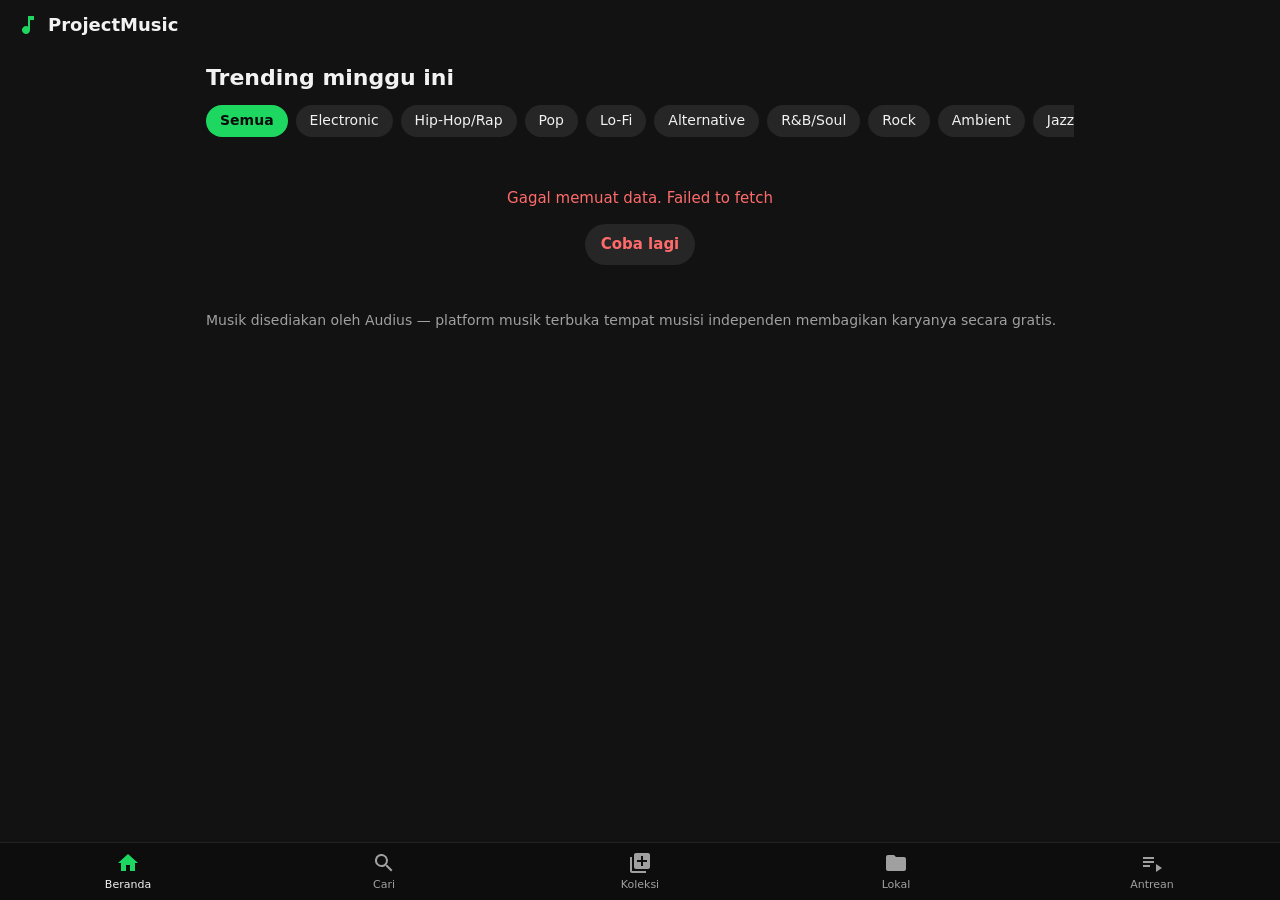
==== public/index.html @ 67102100 "Bangun versi awal ProjectMusic: pemutar musik web ringan - Pemutar dengan antrean, acak, ulangi, dan" ====
<!doctype html>
<html lang="id">
<head>
  <meta charset="utf-8">
  <meta name="viewport" content="width=device-width, initial-scale=1, viewport-fit=cover">
  <meta name="theme-color" content="#121212">
  <meta name="description" content="ProjectMusic — pemutar musik web gratis, ringan, dan open source.">
  <title>ProjectMusic</title>
  <link rel="manifest" href="manifest.webmanifest">
  <link rel="icon" href="icons/icon.svg" type="image/svg+xml">
  <link rel="apple-touch-icon" href="icons/icon.svg">
  <link rel="stylesheet" href="css/style.css">
</head>
<body>
  <!-- Ikon SVG dipakai ulang lewat <use href="#i-..."> supaya tidak perlu library ikon -->
  <svg xmlns="http://www.w3.org/2000/svg" style="display:none">
    <symbol id="i-play" viewBox="0 0 24 24"><path d="M8 5v14l11-7z"/></symbol>
    <symbol id="i-pause" viewBox="0 0 24 24"><path d="M6 5h4v14H6zm8 0h4v14h-4z"/></symbol>
    <symbol id="i-next" viewBox="0 0 24 24"><path d="M6 18l8.5-6L6 6v12zm9-12v12h2V6h-2z"/></symbol>
    <symbol id="i-prev" viewBox="0 0 24 24"><path d="M6 6h2v12H6zm3.5 6l8.5 6V6z"/></symbol>
    <symbol id="i-shuffle" viewBox="0 0 24 24"><path d="M10.6 9.2L5.4 4 4 5.4l5.2 5.2 1.4-1.4zM14.5 4l2 2L4 18.6 5.4 20 18 7.5l2 2V4h-5.5zm.3 9.4l-1.4 1.4 3.1 3.1-2 2.1H20v-5.5l-2 2-3.2-3.1z"/></symbol>
    <symbol id="i-repeat" viewBox="0 0 24 24"><path d="M7 7h10v3l4-4-4-4v3H5v6h2V7zm10 10H7v-3l-4 4 4 4v-3h12v-6h-2v4z"/></symbol>
    <symbol id="i-repeat-one" viewBox="0 0 24 24"><path d="M7 7h10v3l4-4-4-4v3H5v6h2V7zm10 10H7v-3l-4 4 4 4v-3h12v-6h-2v4zm-4-2V9h-1l-2 1v1h1.5v4H13z"/></symbol>
    <symbol id="i-heart" viewBox="0 0 24 24"><path d="M12 21.4l-1.5-1.3C5.4 15.4 2 12.3 2 8.5 2 5.4 4.4 3 7.5 3c1.7 0 3.4.8 4.5 2.1C13.1 3.8 14.8 3 16.5 3 19.6 3 22 5.4 22 8.5c0 3.8-3.4 6.9-8.5 11.5L12 21.4z"/></symbol>
    <symbol id="i-heart-o" viewBox="0 0 24 24"><path d="M16.5 3c-1.7 0-3.4.8-4.5 2.1C10.9 3.8 9.2 3 7.5 3 4.4 3 2 5.4 2 8.5c0 3.8 3.4 6.9 8.5 11.5l1.5 1.4 1.5-1.4C18.6 15.4 22 12.3 22 8.5 22 5.4 19.6 3 16.5 3zm-4.4 15.6l-.1.1-.1-.1C7.1 14.2 4 11.4 4 8.5 4 6.5 5.5 5 7.5 5c1.5 0 3 1 3.6 2.4h1.9C13.5 6 15 5 16.5 5c2 0 3.5 1.5 3.5 3.5 0 2.9-3.1 5.7-7.9 10.1z"/></symbol>
    <symbol id="i-add" viewBox="0 0 24 24"><path d="M19 13h-6v6h-2v-6H5v-2h6V5h2v6h6v2z"/></symbol>
    <symbol id="i-home" viewBox="0 0 24 24"><path d="M10 20v-6h4v6h5v-8h3L12 3 2 12h3v8z"/></symbol>
    <symbol id="i-search" viewBox="0 0 24 24"><path d="M15.5 14h-.8l-.3-.3A6.5 6.5 0 1 0 9.5 16c1.6 0 3.1-.6 4.2-1.6l.3.3v.8l5 5 1.5-1.5-5-5zm-6 0C7 14 5 12 5 9.5S7 5 9.5 5 14 7 14 9.5 12 14 9.5 14z"/></symbol>
    <symbol id="i-library" viewBox="0 0 24 24"><path d="M4 6H2v14c0 1.1.9 2 2 2h14v-2H4V6zm16-4H8c-1.1 0-2 .9-2 2v12c0 1.1.9 2 2 2h12c1.1 0 2-.9 2-2V4c0-1.1-.9-2-2-2zm-1 9h-4v4h-2v-4H9V9h4V5h2v4h4v2z"/></symbol>
    <symbol id="i-folder" viewBox="0 0 24 24"><path d="M10 4H4a2 2 0 0 0-2 2v12c0 1.1.9 2 2 2h16a2 2 0 0 0 2-2V8a2 2 0 0 0-2-2h-8l-2-2z"/></symbol>
    <symbol id="i-queue" viewBox="0 0 24 24"><path d="M3 10h11v2H3zm0-4h11v2H3zm0 8h7v2H3zm13-1v8l6-4z"/></symbol>
    <symbol id="i-down" viewBox="0 0 24 24"><path d="M7.4 8.6L12 13.2l4.6-4.6L18 10l-6 6-6-6z"/></symbol>
    <symbol id="i-close" viewBox="0 0 24 24"><path d="M19 6.4L17.6 5 12 10.6 6.4 5 5 6.4 10.6 12 5 17.6 6.4 19 12 13.4 17.6 19 19 17.6 13.4 12z"/></symbol>
    <symbol id="i-note" viewBox="0 0 24 24"><path d="M12 3v10.6A4 4 0 1 0 14 17V7h4V3h-6z"/></symbol>
  </svg>

  <header class="topbar">
    <a href="#/" class="brand"><svg class="ic"><use href="#i-note"/></svg> ProjectMusic</a>
  </header>

  <main id="view" class="view" tabindex="-1"></main>

  <!-- Mini player: selalu terlihat saat ada lagu -->
  <div id="mini" class="mini" hidden>
    <div class="mini-progress"><div id="mini-bar"></div></div>
    <button id="mini-open" class="mini-info" aria-label="Buka pemutar">
      <img id="mini-art" alt="" width="44" height="44">
      <span class="mini-text"><b id="mini-title"></b><small id="mini-artist"></small></span>
    </button>
    <button id="mini-toggle" class="icon-btn" aria-label="Putar/Jeda"><svg class="ic"><use href="#i-play"/></svg></button>
    <button id="mini-next" class="icon-btn" aria-label="Berikutnya"><svg class="ic"><use href="#i-next"/></svg></button>
  </div>

  <nav class="tabbar" aria-label="Navigasi utama">
    <a href="#/" data-tab="home"><svg class="ic"><use href="#i-home"/></svg><span>Beranda</span></a>
    <a href="#/search" data-tab="search"><svg class="ic"><use href="#i-search"/></svg><span>Cari</span></a>
    <a href="#/library" data-tab="library"><svg class="ic"><use href="#i-library"/></svg><span>Koleksi</span></a>
    <a href="#/local" data-tab="local"><svg class="ic"><use href="#i-folder"/></svg><span>Lokal</span></a>
    <a href="#/queue" data-tab="queue"><svg class="ic"><use href="#i-queue"/></svg><span>Antrean</span></a>
  </nav>

  <!-- Layar "Sedang diputar" -->
  <section id="np" class="np" hidden aria-label="Sedang diputar">
    <button id="np-close" class="icon-btn np-close" aria-label="Tutup"><svg class="ic"><use href="#i-down"/></svg></button>
    <img id="np-art" class="np-art" alt="">
    <div class="np-meta">
      <div class="np-text"><h2 id="np-title"></h2><p id="np-artist"></p></div>
      <button id="np-fav" class="icon-btn" aria-label="Favorit"><svg class="ic"><use href="#i-heart-o"/></svg></button>
    </div>
    <input id="np-seek" class="seek" type="range" min="0" max="1000" value="0" step="1" aria-label="Posisi lagu">
    <div class="np-times"><span id="np-cur">0:00</span><span id="np-dur">0:00</span></div>
    <div class="np-controls">
      <button id="np-shuffle" class="icon-btn" aria-label="Acak"><svg class="ic"><use href="#i-shuffle"/></svg></button>
      <button id="np-prev" class="icon-btn big" aria-label="Sebelumnya"><svg class="ic"><use href="#i-prev"/></svg></button>
      <button id="np-toggle" class="play-btn" aria-label="Putar/Jeda"><svg class="ic"><use href="#i-play"/></svg></button>
      <button id="np-next" class="icon-btn big" aria-label="Berikutnya"><svg class="ic"><use href="#i-next"/></svg></button>
      <button id="np-repeat" class="icon-btn" aria-label="Ulangi"><svg class="ic"><use href="#i-repeat"/></svg></button>
    </div>
    <p id="np-source" class="np-source"></p>
  </section>

  <div id="toast" class="toast" role="status" aria-live="polite"></div>

  <script type="module" src="js/app.js"></script>
</body>
</html>
---- public/css/style.css ----
/* ProjectMusic — gaya dibuat sederhana: tanpa blur/shadow berat agar ringan di HP lama. */
:root {
  --bg: #121212;
  --surface: #1c1c1c;
  --surface-2: #262626;
  --text: #f2f2f2;
  --muted: #a0a0a0;
  --accent: #1ed760;
  --accent-ink: #0b0b0b;
  --danger: #ff6b6b;
  --tabbar-h: 58px;
  --mini-h: 62px;
  --radius: 10px;
}

* { box-sizing: border-box; }
html, body { margin: 0; height: 100%; }
body {
  background: var(--bg);
  color: var(--text);
  font: 15px/1.4 system-ui, -apple-system, "Segoe UI", Roboto, sans-serif;
  -webkit-tap-highlight-color: transparent;
  overscroll-behavior-y: none;
}
a { color: inherit; text-decoration: none; }
button { font: inherit; color: inherit; background: none; border: 0; padding: 0; cursor: pointer; }
input { font: inherit; }
img { display: block; }
[hidden] { display: none !important; }

.ic { width: 24px; height: 24px; fill: currentColor; flex: none; }

/* ---------- Kerangka ---------- */
.topbar {
  position: sticky; top: 0; z-index: 5;
  padding: 12px 16px; padding-top: max(12px, env(safe-area-inset-top));
  background: var(--bg);
}
.brand { display: inline-flex; align-items: center; gap: 8px; font-weight: 700; font-size: 18px; }
.brand .ic { color: var(--accent); }

.view {
  padding: 0 16px calc(var(--tabbar-h) + var(--mini-h) + 24px);
  max-width: 900px; margin: 0 auto; outline: none;
}
.view h1 { font-size: 22px; margin: 8px 0 12px; }
.view h2 { font-size: 17px; margin: 20px 0 8px; }
.hint { color: var(--muted); font-size: 14px; }

.tabbar {
  position: fixed; left: 0; right: 0; bottom: 0; z-index: 10;
  display: flex; height: calc(var(--tabbar-h) + env(safe-area-inset-bottom));
  padding-bottom: env(safe-area-inset-bottom);
  background: #0d0d0d; border-top: 1px solid #222;
}
.tabbar a {
  flex: 1; display: flex; flex-direction: column; align-items: center; justify-content: center;
  gap: 2px; font-size: 11px; color: var(--muted);
}
.tabbar a.active { color: var(--text); }
.tabbar a.active .ic { color: var(--accent); }

/* ---------- Komponen ---------- */
.chips { display: flex; gap: 8px; overflow-x: auto; padding-bottom: 4px; scrollbar-width: none; }
.chips::-webkit-scrollbar { display: none; }
.chip {
  flex: none; padding: 6px 14px; border-radius: 999px;
  background: var(--surface-2); font-size: 14px; white-space: nowrap;
}
.chip.active { background: var(--accent); color: var(--accent-ink); font-weight: 600; }

.search-box {
  width: 100%; padding: 12px 14px; border-radius: var(--radius);
  border: 1px solid #333; background: var(--surface); color: var(--text);
}
.search-box:focus { outline: 2px solid var(--accent); border-color: transparent; }

.btn {
  display: inline-flex; align-items: center; gap: 6px;
  padding: 10px 16px; border-radius: 999px; background: var(--surface-2); font-weight: 600;
}
.btn.primary { background: var(--accent); color: var(--accent-ink); }
.row-actions { display: flex; gap: 8px; flex-wrap: wrap; margin: 8px 0 4px; }

.icon-btn {
  display: inline-flex; align-items: center; justify-content: center;
  width: 40px; height: 40px; border-radius: 50%; color: var(--muted);
}
.icon-btn:active { background: var(--surface-2); }
.icon-btn.on { color: var(--accent); }

/* Daftar lagu */
.tracks { list-style: none; margin: 0; padding: 0; }
.track {
  display: flex; align-items: center; gap: 12px; padding: 6px 0;
  content-visibility: auto; contain-intrinsic-size: 0 56px; /* render hanya yang terlihat */
}
.track-main { flex: 1; min-width: 0; display: flex; align-items: center; gap: 12px; text-align: left; }
.track img, .art-ph {
  width: 48px; height: 48px; border-radius: 6px; background: var(--surface-2); object-fit: cover; flex: none;
}
.art-ph { display: flex; align-items: center; justify-content: center; color: var(--muted); }
.track-text { min-width: 0; }
.track-text b, .track-text small {
  display: block; overflow: hidden; white-space: nowrap; text-overflow: ellipsis;
}
.track-text b { font-weight: 500; }
.track-text small { color: var(--muted); font-size: 13px; }
.track.playing .track-text b { color: var(--accent); }
.track-dur { color: var(--muted); font-size: 13px; font-variant-numeric: tabular-nums; }

.state { padding: 32px 0; text-align: center; color: var(--muted); }
.state.error { color: var(--danger); }

.setting { display: flex; align-items: center; justify-content: space-between; gap: 16px; padding: 12px 0; border-bottom: 1px solid #222; }
.setting small { display: block; color: var(--muted); }

/* ---------- Mini player ---------- */
.mini {
  position: fixed; left: 8px; right: 8px; z-index: 9;
  bottom: calc(var(--tabbar-h) + env(safe-area-inset-bottom) + 6px);
  height: var(--mini-h); display: flex; align-items: center; gap: 4px;
  padding: 0 6px 0 8px; border-radius: var(--radius); background: var(--surface-2);
  overflow: hidden; max-width: 884px; margin: 0 auto;
}
.mini-progress { position: absolute; left: 0; right: 0; bottom: 0; height: 2px; background: #3a3a3a; }
#mini-bar { height: 100%; width: 0; background: var(--text); }
.mini-info { flex: 1; min-width: 0; display: flex; align-items: center; gap: 10px; text-align: left; }
.mini-info img { width: 44px; height: 44px; border-radius: 6px; background: #333; object-fit: cover; }
.mini-text { min-width: 0; }
.mini-text b, .mini-text small { display: block; overflow: hidden; white-space: nowrap; text-overflow: ellipsis; }
.mini-text small { color: var(--muted); font-size: 13px; }
.mini .icon-btn { color: var(--text); }

/* ---------- Sedang diputar ---------- */
.np {
  position: fixed; inset: 0; z-index: 20; overflow-y: auto;
  display: flex; flex-direction: column; align-items: center;
  padding: max(16px, env(safe-area-inset-top)) 24px max(24px, env(safe-area-inset-bottom));
  background: linear-gradient(#2a2a2a, var(--bg) 60%);
}
.np > * { width: 100%; max-width: 420px; }
.np-close { align-self: flex-start; width: 40px; color: var(--text); }
.np-art {
  aspect-ratio: 1; height: auto; margin: 16px 0 24px; border-radius: 12px;
  background: var(--surface-2); object-fit: cover;
}
.np-meta { display: flex; align-items: center; gap: 12px; }
.np-text { flex: 1; min-width: 0; }
.np-text h2, .np-text p { margin: 0; overflow: hidden; white-space: nowrap; text-overflow: ellipsis; }
.np-text h2 { font-size: 20px; }
.np-text p { color: var(--muted); }
.seek { margin: 20px 0 4px; accent-color: var(--accent); }
.np-times { display: flex; justify-content: space-between; color: var(--muted); font-size: 12px; font-variant-numeric: tabular-nums; }
.np-controls { display: flex; align-items: center; justify-content: space-between; margin-top: 12px; }
.np-controls .big { width: 52px; height: 52px; color: var(--text); }
.np-controls .big .ic { width: 34px; height: 34px; }
.play-btn {
  width: 68px; height: 68px; border-radius: 50%;
  display: flex; align-items: center; justify-content: center;
  background: var(--text); color: var(--bg);
}
.play-btn .ic { width: 36px; height: 36px; }
.np-source { color: var(--muted); font-size: 12px; text-align: center; margin-top: 24px; }
.np-source a { text-decoration: underline; }

/* ---------- Toast ---------- */
.toast {
  position: fixed; left: 50%; z-index: 30; transform: translateX(-50%);
  bottom: calc(var(--tabbar-h) + var(--mini-h) + 24px);
  padding: 10px 16px; border-radius: 8px; background: var(--text); color: var(--bg);
  font-size: 14px; opacity: 0; pointer-events: none; transition: opacity .2s;
  max-width: calc(100% - 32px);
}
.toast.show { opacity: 1; }

@media (prefers-reduced-motion: reduce) { * { transition: none !important; } }
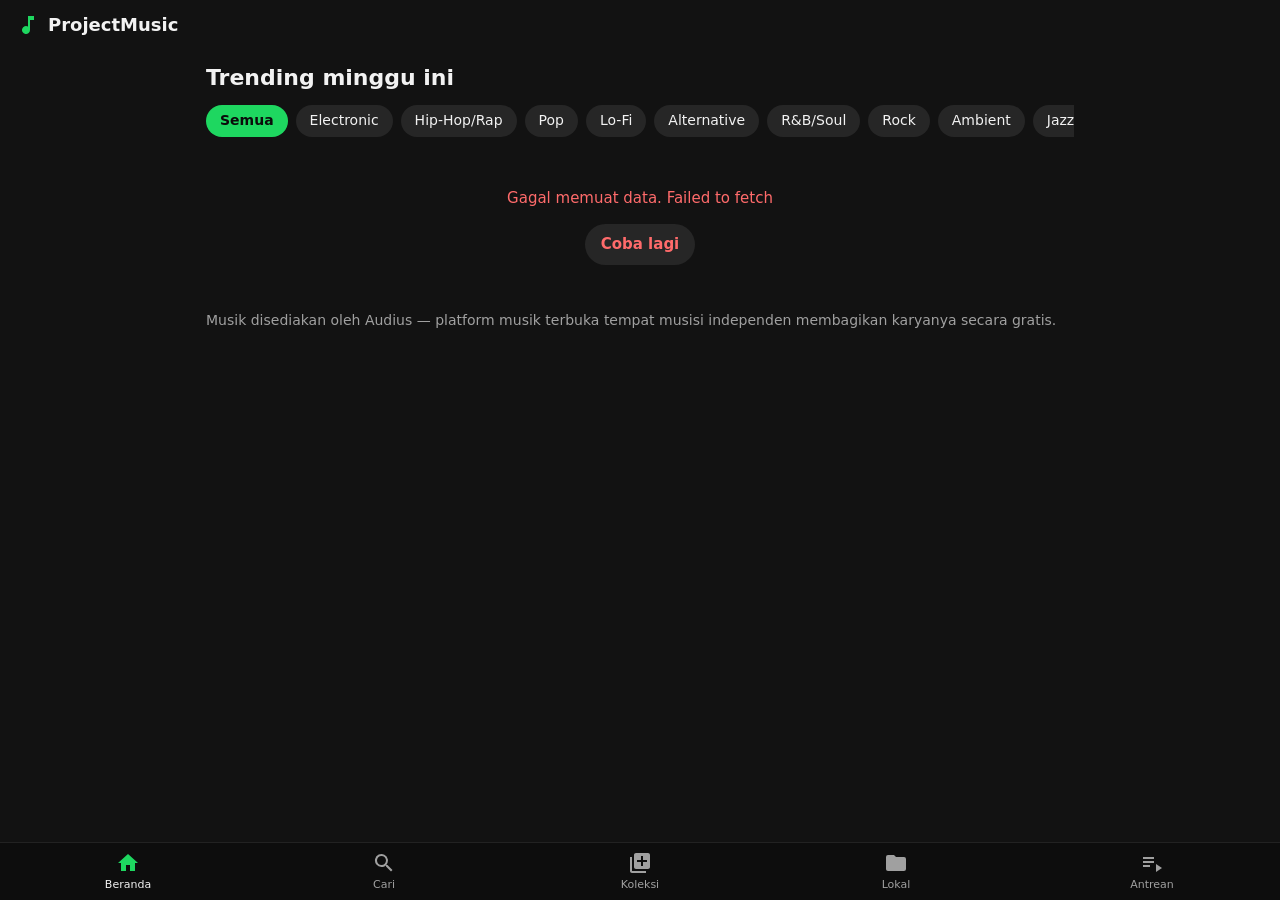
==== commit 20f8754d: "Tambah mode server pribadi dengan katalog YouTube Music - server/: server Python (ytmusicapi + yt-dl" ====
--- a/public/index.html
+++ b/public/index.html
@@ -4,6 +4,8 @@
   <meta charset="utf-8">
   <meta name="viewport" content="width=device-width, initial-scale=1, viewport-fit=cover">
   <meta name="theme-color" content="#121212">
+  <!-- Jangan kirim alamat halaman ke server gambar/lagu pihak lain (privasi + mencegah gambar ditolak) -->
+  <meta name="referrer" content="no-referrer">
   <meta name="description" content="ProjectMusic — pemutar musik web gratis, ringan, dan open source.">
   <title>ProjectMusic</title>
   <link rel="manifest" href="manifest.webmanifest">
@@ -76,6 +78,12 @@
       <button id="np-next" class="icon-btn big" aria-label="Berikutnya"><svg class="ic"><use href="#i-next"/></svg></button>
       <button id="np-repeat" class="icon-btn" aria-label="Ulangi"><svg class="ic"><use href="#i-repeat"/></svg></button>
     </div>
+    <div class="np-extra">
+      <button id="np-lyrics-btn" class="pill" hidden>Lirik</button>
+      <a id="np-download" class="pill" hidden download>Unduh</a>
+      <button id="np-sleep" class="pill">Sleep: mati</button>
+    </div>
+    <div id="np-lyrics" class="lyrics" hidden aria-live="off"></div>
     <p id="np-source" class="np-source"></p>
   </section>
 
--- a/public/css/style.css
+++ b/public/css/style.css
@@ -175,3 +175,38 @@
 .toast.show { opacity: 1; }
 
 @media (prefers-reduced-motion: reduce) { * { transition: none !important; } }
+
+/* ---------- Bagian beranda (mode server) ---------- */
+.section-head { display: flex; align-items: baseline; justify-content: space-between; gap: 12px; }
+.section-head a { color: var(--muted); font-size: 13px; }
+.artists { display: flex; gap: 14px; overflow-x: auto; padding: 4px 0 8px; scrollbar-width: none; }
+.artists::-webkit-scrollbar { display: none; }
+.artist-card { flex: none; width: 84px; text-align: center; font-size: 13px; }
+.artist-card img, .artist-card .art-ph {
+  width: 84px; height: 84px; border-radius: 50%; object-fit: cover; background: var(--surface-2); margin-bottom: 6px;
+}
+.artist-card span { display: block; overflow: hidden; white-space: nowrap; text-overflow: ellipsis; }
+.artist-hero { display: flex; align-items: center; gap: 16px; margin: 8px 0 12px; }
+.artist-hero img { width: 96px; height: 96px; border-radius: 50%; object-fit: cover; background: var(--surface-2); }
+.artist-hero h1 { margin: 0; }
+.badge { display: inline-block; padding: 2px 8px; border-radius: 999px; background: var(--surface-2); color: var(--muted); font-size: 12px; }
+
+/* ---------- Tombol kecil & lirik di layar Sedang diputar ---------- */
+.np-extra { display: flex; justify-content: center; gap: 8px; flex-wrap: wrap; margin-top: 18px; }
+.pill {
+  display: inline-flex; align-items: center; padding: 7px 14px; border-radius: 999px;
+  background: var(--surface-2); font-size: 13px; color: var(--text);
+}
+.pill.on { background: var(--accent); color: var(--accent-ink); font-weight: 600; }
+.lyrics {
+  margin-top: 16px; max-height: 45vh; overflow-y: auto; padding: 8px 4px;
+  font-size: 18px; line-height: 1.5; font-weight: 600; color: #6f6f6f;
+}
+.lyrics p { margin: 0 0 12px; cursor: pointer; transition: color .2s; }
+.lyrics p.now { color: var(--text); }
+.lyrics.plain { white-space: pre-line; color: var(--text); font-weight: 400; font-size: 16px; }
+.lyrics small { display: block; font-size: 12px; font-weight: 400; color: var(--muted); margin-top: 8px; }
+/* Saat lirik dibuka, lirik menggantikan posisi sampul album */
+.np.show-lyrics .np-art { display: none; }
+.np.show-lyrics .np-close { order: -2; }
+.np.show-lyrics .lyrics { order: -1; height: 46vh; max-height: none; margin: 8px 0 20px; }
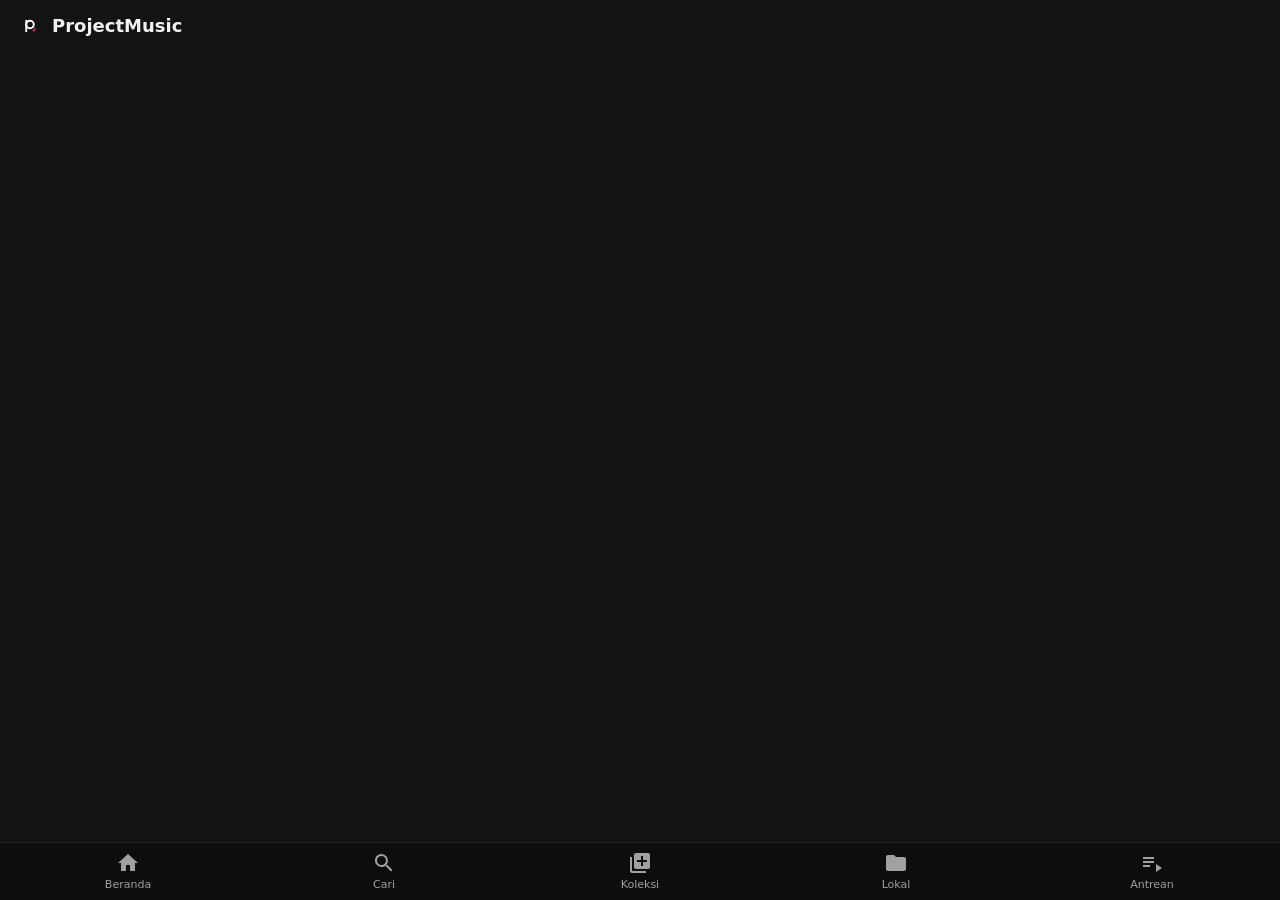
==== commit 16469b37: "Pasang logo "p." dengan not musik sebagai ikon aplikasi - icon.svg + PNG 192/512, versi maskable (An" ====
--- a/public/index.html
+++ b/public/index.html
@@ -3,14 +3,15 @@
 <head>
   <meta charset="utf-8">
   <meta name="viewport" content="width=device-width, initial-scale=1, viewport-fit=cover">
-  <meta name="theme-color" content="#121212">
+  <meta name="theme-color" content="#111315">
   <!-- Jangan kirim alamat halaman ke server gambar/lagu pihak lain (privasi + mencegah gambar ditolak) -->
   <meta name="referrer" content="no-referrer">
   <meta name="description" content="ProjectMusic — pemutar musik web gratis, ringan, dan open source.">
   <title>ProjectMusic</title>
   <link rel="manifest" href="manifest.webmanifest">
   <link rel="icon" href="icons/icon.svg" type="image/svg+xml">
-  <link rel="apple-touch-icon" href="icons/icon.svg">
+  <link rel="icon" href="icons/icon-192.png" type="image/png" sizes="192x192">
+  <link rel="apple-touch-icon" href="icons/apple-touch-icon.png">
   <link rel="stylesheet" href="css/style.css">
 </head>
 <body>
@@ -37,7 +38,7 @@
   </svg>
 
   <header class="topbar">
-    <a href="#/" class="brand"><svg class="ic"><use href="#i-note"/></svg> ProjectMusic</a>
+    <a href="#/" class="brand"><img src="icons/icon.svg" alt="" width="28" height="28"> ProjectMusic</a>
   </header>
 
   <main id="view" class="view" tabindex="-1"></main>
--- a/public/css/style.css
+++ b/public/css/style.css
@@ -1,12 +1,12 @@
 /* ProjectMusic — gaya dibuat sederhana: tanpa blur/shadow berat agar ringan di HP lama. */
 :root {
-  --bg: #121212;
+  --bg: #111315;
   --surface: #1c1c1c;
   --surface-2: #262626;
   --text: #f2f2f2;
   --muted: #a0a0a0;
-  --accent: #1ed760;
-  --accent-ink: #0b0b0b;
+  --accent: #ff375f;   /* warna titik logo "p." ProjectMusic */
+  --accent-ink: #1a0207;
   --danger: #ff6b6b;
   --tabbar-h: 58px;
   --mini-h: 62px;
@@ -37,7 +37,7 @@
   background: var(--bg);
 }
 .brand { display: inline-flex; align-items: center; gap: 8px; font-weight: 700; font-size: 18px; }
-.brand .ic { color: var(--accent); }
+.brand img { border-radius: 7px; }
 
 .view {
   padding: 0 16px calc(var(--tabbar-h) + var(--mini-h) + 24px);
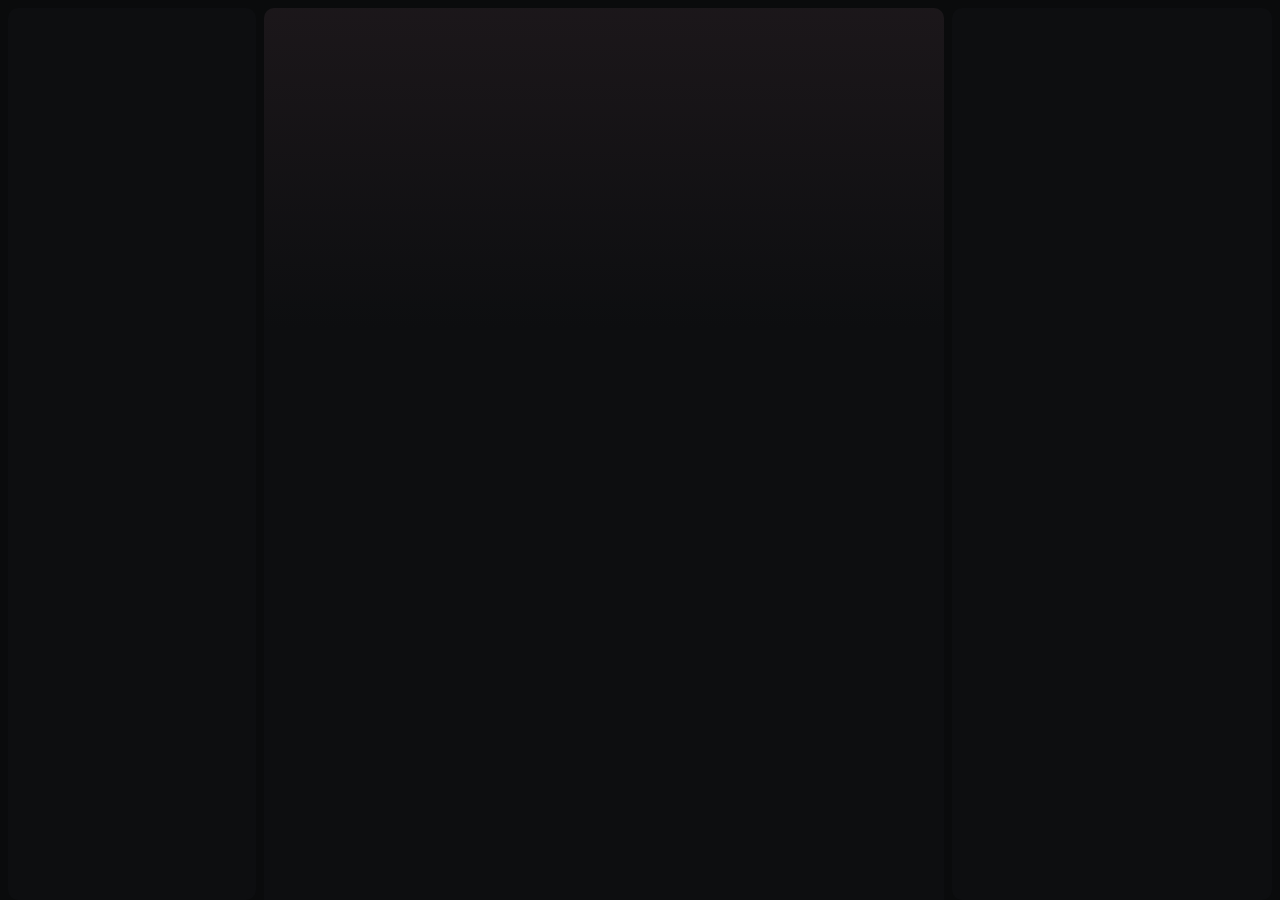
==== commit 723e77ae: "Terapkan desain baru ProjectMusic untuk HP dan desktop - Token warna keluarga Project, font DM Sans " ====
--- a/public/index.html
+++ b/public/index.html
@@ -1,94 +1,36 @@
 <!doctype html>
-<html lang="id">
+<html lang="en">
 <head>
   <meta charset="utf-8">
   <meta name="viewport" content="width=device-width, initial-scale=1, viewport-fit=cover">
-  <meta name="theme-color" content="#111315">
-  <!-- Jangan kirim alamat halaman ke server gambar/lagu pihak lain (privasi + mencegah gambar ditolak) -->
+  <meta name="theme-color" content="#0D0E10">
+  <!-- Don't send this page's address to image/music hosts (privacy, and some refuse it) -->
   <meta name="referrer" content="no-referrer">
-  <meta name="description" content="ProjectMusic — pemutar musik web gratis, ringan, dan open source.">
+  <meta name="description" content="ProjectMusic — a free, lightweight, open-source music player for the web.">
   <title>ProjectMusic</title>
   <link rel="manifest" href="manifest.webmanifest">
   <link rel="icon" href="icons/icon.svg" type="image/svg+xml">
   <link rel="icon" href="icons/icon-192.png" type="image/png" sizes="192x192">
   <link rel="apple-touch-icon" href="icons/apple-touch-icon.png">
+  <link rel="preload" href="fonts/DMSans-500.ttf" as="font" type="font/ttf" crossorigin>
   <link rel="stylesheet" href="css/style.css">
 </head>
 <body>
-  <!-- Ikon SVG dipakai ulang lewat <use href="#i-..."> supaya tidak perlu library ikon -->
-  <svg xmlns="http://www.w3.org/2000/svg" style="display:none">
-    <symbol id="i-play" viewBox="0 0 24 24"><path d="M8 5v14l11-7z"/></symbol>
-    <symbol id="i-pause" viewBox="0 0 24 24"><path d="M6 5h4v14H6zm8 0h4v14h-4z"/></symbol>
-    <symbol id="i-next" viewBox="0 0 24 24"><path d="M6 18l8.5-6L6 6v12zm9-12v12h2V6h-2z"/></symbol>
-    <symbol id="i-prev" viewBox="0 0 24 24"><path d="M6 6h2v12H6zm3.5 6l8.5 6V6z"/></symbol>
-    <symbol id="i-shuffle" viewBox="0 0 24 24"><path d="M10.6 9.2L5.4 4 4 5.4l5.2 5.2 1.4-1.4zM14.5 4l2 2L4 18.6 5.4 20 18 7.5l2 2V4h-5.5zm.3 9.4l-1.4 1.4 3.1 3.1-2 2.1H20v-5.5l-2 2-3.2-3.1z"/></symbol>
-    <symbol id="i-repeat" viewBox="0 0 24 24"><path d="M7 7h10v3l4-4-4-4v3H5v6h2V7zm10 10H7v-3l-4 4 4 4v-3h12v-6h-2v4z"/></symbol>
-    <symbol id="i-repeat-one" viewBox="0 0 24 24"><path d="M7 7h10v3l4-4-4-4v3H5v6h2V7zm10 10H7v-3l-4 4 4 4v-3h12v-6h-2v4zm-4-2V9h-1l-2 1v1h1.5v4H13z"/></symbol>
-    <symbol id="i-heart" viewBox="0 0 24 24"><path d="M12 21.4l-1.5-1.3C5.4 15.4 2 12.3 2 8.5 2 5.4 4.4 3 7.5 3c1.7 0 3.4.8 4.5 2.1C13.1 3.8 14.8 3 16.5 3 19.6 3 22 5.4 22 8.5c0 3.8-3.4 6.9-8.5 11.5L12 21.4z"/></symbol>
-    <symbol id="i-heart-o" viewBox="0 0 24 24"><path d="M16.5 3c-1.7 0-3.4.8-4.5 2.1C10.9 3.8 9.2 3 7.5 3 4.4 3 2 5.4 2 8.5c0 3.8 3.4 6.9 8.5 11.5l1.5 1.4 1.5-1.4C18.6 15.4 22 12.3 22 8.5 22 5.4 19.6 3 16.5 3zm-4.4 15.6l-.1.1-.1-.1C7.1 14.2 4 11.4 4 8.5 4 6.5 5.5 5 7.5 5c1.5 0 3 1 3.6 2.4h1.9C13.5 6 15 5 16.5 5c2 0 3.5 1.5 3.5 3.5 0 2.9-3.1 5.7-7.9 10.1z"/></symbol>
-    <symbol id="i-add" viewBox="0 0 24 24"><path d="M19 13h-6v6h-2v-6H5v-2h6V5h2v6h6v2z"/></symbol>
-    <symbol id="i-home" viewBox="0 0 24 24"><path d="M10 20v-6h4v6h5v-8h3L12 3 2 12h3v8z"/></symbol>
-    <symbol id="i-search" viewBox="0 0 24 24"><path d="M15.5 14h-.8l-.3-.3A6.5 6.5 0 1 0 9.5 16c1.6 0 3.1-.6 4.2-1.6l.3.3v.8l5 5 1.5-1.5-5-5zm-6 0C7 14 5 12 5 9.5S7 5 9.5 5 14 7 14 9.5 12 14 9.5 14z"/></symbol>
-    <symbol id="i-library" viewBox="0 0 24 24"><path d="M4 6H2v14c0 1.1.9 2 2 2h14v-2H4V6zm16-4H8c-1.1 0-2 .9-2 2v12c0 1.1.9 2 2 2h12c1.1 0 2-.9 2-2V4c0-1.1-.9-2-2-2zm-1 9h-4v4h-2v-4H9V9h4V5h2v4h4v2z"/></symbol>
-    <symbol id="i-folder" viewBox="0 0 24 24"><path d="M10 4H4a2 2 0 0 0-2 2v12c0 1.1.9 2 2 2h16a2 2 0 0 0 2-2V8a2 2 0 0 0-2-2h-8l-2-2z"/></symbol>
-    <symbol id="i-queue" viewBox="0 0 24 24"><path d="M3 10h11v2H3zm0-4h11v2H3zm0 8h7v2H3zm13-1v8l6-4z"/></symbol>
-    <symbol id="i-down" viewBox="0 0 24 24"><path d="M7.4 8.6L12 13.2l4.6-4.6L18 10l-6 6-6-6z"/></symbol>
-    <symbol id="i-close" viewBox="0 0 24 24"><path d="M19 6.4L17.6 5 12 10.6 6.4 5 5 6.4 10.6 12 5 17.6 6.4 19 12 13.4 17.6 19 19 17.6 13.4 12z"/></symbol>
-    <symbol id="i-note" viewBox="0 0 24 24"><path d="M12 3v10.6A4 4 0 1 0 14 17V7h4V3h-6z"/></symbol>
-  </svg>
-
-  <header class="topbar">
-    <a href="#/" class="brand"><img src="icons/icon.svg" alt="" width="28" height="28"> ProjectMusic</a>
-  </header>
-
-  <main id="view" class="view" tabindex="-1"></main>
-
-  <!-- Mini player: selalu terlihat saat ada lagu -->
-  <div id="mini" class="mini" hidden>
-    <div class="mini-progress"><div id="mini-bar"></div></div>
-    <button id="mini-open" class="mini-info" aria-label="Buka pemutar">
-      <img id="mini-art" alt="" width="44" height="44">
-      <span class="mini-text"><b id="mini-title"></b><small id="mini-artist"></small></span>
-    </button>
-    <button id="mini-toggle" class="icon-btn" aria-label="Putar/Jeda"><svg class="ic"><use href="#i-play"/></svg></button>
-    <button id="mini-next" class="icon-btn" aria-label="Berikutnya"><svg class="ic"><use href="#i-next"/></svg></button>
+  <div class="app">
+    <aside id="side" class="side" aria-label="Sidebar"></aside>
+    <main id="view" class="view" tabindex="-1"></main>
+    <aside id="panel" class="panel" aria-label="Queue and lyrics"></aside>
   </div>
 
-  <nav class="tabbar" aria-label="Navigasi utama">
-    <a href="#/" data-tab="home"><svg class="ic"><use href="#i-home"/></svg><span>Beranda</span></a>
-    <a href="#/search" data-tab="search"><svg class="ic"><use href="#i-search"/></svg><span>Cari</span></a>
-    <a href="#/library" data-tab="library"><svg class="ic"><use href="#i-library"/></svg><span>Koleksi</span></a>
-    <a href="#/local" data-tab="local"><svg class="ic"><use href="#i-folder"/></svg><span>Lokal</span></a>
-    <a href="#/queue" data-tab="queue"><svg class="ic"><use href="#i-queue"/></svg><span>Antrean</span></a>
-  </nav>
+  <div id="mini" class="mini" aria-label="Mini player"></div>
+  <div id="bar" class="bar" aria-label="Player"></div>
+  <nav id="tabbar" class="tabbar" aria-label="Main"></nav>
 
-  <!-- Layar "Sedang diputar" -->
-  <section id="np" class="np" hidden aria-label="Sedang diputar">
-    <button id="np-close" class="icon-btn np-close" aria-label="Tutup"><svg class="ic"><use href="#i-down"/></svg></button>
-    <img id="np-art" class="np-art" alt="">
-    <div class="np-meta">
-      <div class="np-text"><h2 id="np-title"></h2><p id="np-artist"></p></div>
-      <button id="np-fav" class="icon-btn" aria-label="Favorit"><svg class="ic"><use href="#i-heart-o"/></svg></button>
-    </div>
-    <input id="np-seek" class="seek" type="range" min="0" max="1000" value="0" step="1" aria-label="Posisi lagu">
-    <div class="np-times"><span id="np-cur">0:00</span><span id="np-dur">0:00</span></div>
-    <div class="np-controls">
-      <button id="np-shuffle" class="icon-btn" aria-label="Acak"><svg class="ic"><use href="#i-shuffle"/></svg></button>
-      <button id="np-prev" class="icon-btn big" aria-label="Sebelumnya"><svg class="ic"><use href="#i-prev"/></svg></button>
-      <button id="np-toggle" class="play-btn" aria-label="Putar/Jeda"><svg class="ic"><use href="#i-play"/></svg></button>
-      <button id="np-next" class="icon-btn big" aria-label="Berikutnya"><svg class="ic"><use href="#i-next"/></svg></button>
-      <button id="np-repeat" class="icon-btn" aria-label="Ulangi"><svg class="ic"><use href="#i-repeat"/></svg></button>
-    </div>
-    <div class="np-extra">
-      <button id="np-lyrics-btn" class="pill" hidden>Lirik</button>
-      <a id="np-download" class="pill" hidden download>Unduh</a>
-      <button id="np-sleep" class="pill">Sleep: mati</button>
-    </div>
-    <div id="np-lyrics" class="lyrics" hidden aria-live="off"></div>
-    <p id="np-source" class="np-source"></p>
-  </section>
-
+  <section id="np" class="np" hidden aria-label="Now playing"></section>
+  <div id="sheet-root" class="sheet-root" hidden></div>
   <div id="toast" class="toast" role="status" aria-live="polite"></div>
+  <div id="drop" class="drop" aria-hidden="true"></div>
+  <input id="file-input" type="file" accept="audio/*" multiple hidden>
 
   <script type="module" src="js/app.js"></script>
 </body>
--- a/public/css/style.css
+++ b/public/css/style.css
@@ -1,212 +1,451 @@
-/* ProjectMusic — gaya dibuat sederhana: tanpa blur/shadow berat agar ringan di HP lama. */
+/* ProjectMusic — part of the "Project" family (same tokens as Project-Fit).
+   Mobile first; desktop layout from 1024px. Glass only on floating layers. */
+@font-face { font-family: "DM Sans"; src: url(../fonts/DMSans-400.ttf) format("truetype"); font-weight: 400; font-display: swap; }
+@font-face { font-family: "DM Sans"; src: url(../fonts/DMSans-500.ttf) format("truetype"); font-weight: 500 700; font-display: swap; }
+
 :root {
-  --bg: #111315;
-  --surface: #1c1c1c;
-  --surface-2: #262626;
-  --text: #f2f2f2;
-  --muted: #a0a0a0;
-  --accent: #ff375f;   /* warna titik logo "p." ProjectMusic */
-  --accent-ink: #1a0207;
-  --danger: #ff6b6b;
-  --tabbar-h: 58px;
-  --mini-h: 62px;
+  --deep: #0A0B0C;
+  --bg: #0D0E10;
+  --card: #17181B;
+  --raised: #222428;
+  --line: rgba(237, 238, 240, .08);
+  --line2: rgba(237, 238, 240, .14);
+  --ink: #EDEEF0;
+  --ink2: #A9ADB5;
+  --ink3: #868A93;
+  --accent: #FF375F;
+  --accent-ink: #1A0207;
+  --ok: #30D158;
+  --tint: #3a2a30; /* from the current artwork, set by app.js */
+  --tab-h: 64px;
+  --mini-h: 60px;
   --radius: 10px;
+  --ease: cubic-bezier(.22, 1, .36, 1);
+  --glass-bg: rgba(23, 24, 27, .78);
+  --glass-blur: blur(20px) saturate(140%);
 }
 
 * { box-sizing: border-box; }
-html, body { margin: 0; height: 100%; }
+html, body { margin: 0; }
 body {
+  min-height: 100vh;
   background: var(--bg);
-  color: var(--text);
-  font: 15px/1.4 system-ui, -apple-system, "Segoe UI", Roboto, sans-serif;
+  color: var(--ink);
+  font: 400 15px/1.4 "DM Sans", system-ui, -apple-system, "Segoe UI", Roboto, sans-serif;
+  -webkit-font-smoothing: antialiased;
   -webkit-tap-highlight-color: transparent;
   overscroll-behavior-y: none;
 }
+::selection { background: var(--accent); color: var(--accent-ink); }
 a { color: inherit; text-decoration: none; }
 button { font: inherit; color: inherit; background: none; border: 0; padding: 0; cursor: pointer; }
-input { font: inherit; }
+button:disabled { opacity: .45; cursor: default; }
+input { font: inherit; color: inherit; }
 img { display: block; }
 [hidden] { display: none !important; }
-
-.ic { width: 24px; height: 24px; fill: currentColor; flex: none; }
-
-/* ---------- Kerangka ---------- */
-.topbar {
-  position: sticky; top: 0; z-index: 5;
-  padding: 12px 16px; padding-top: max(12px, env(safe-area-inset-top));
-  background: var(--bg);
-}
-.brand { display: inline-flex; align-items: center; gap: 8px; font-weight: 700; font-size: 18px; }
-.brand img { border-radius: 7px; }
-
+:focus-visible { outline: 2px solid var(--accent); outline-offset: 2px; border-radius: 6px; }
+.ic { display: block; flex: none; }
+h1, h2, h3, p { margin: 0; }
+* { scrollbar-width: thin; scrollbar-color: #2c2e33 transparent; }
+
+/* ---------------------------------------------------------------- layout */
+.app { min-height: 100vh; }
+.side, .panel, .bar { display: none; }
 .view {
-  padding: 0 16px calc(var(--tabbar-h) + var(--mini-h) + 24px);
-  max-width: 900px; margin: 0 auto; outline: none;
-}
-.view h1 { font-size: 22px; margin: 8px 0 12px; }
-.view h2 { font-size: 17px; margin: 20px 0 8px; }
-.hint { color: var(--muted); font-size: 14px; }
+  max-width: 900px;
+  margin: 0 auto;
+  padding: max(16px, env(safe-area-inset-top)) 20px calc(var(--tab-h) + var(--mini-h) + 40px + env(safe-area-inset-bottom));
+  outline: none;
+}
+.only-mobile { display: inline-flex; }
+
+/* ---------------------------------------------------------------- headings & text */
+.page-head { display: flex; align-items: center; gap: 10px; min-height: 52px; margin: 6px 0 14px; }
+.page-head h1 { flex: 1; font-weight: 500; font-size: 24px; letter-spacing: -0.02em; }
+.page-head h1.big { font-size: 30px; }
+.brand-logo svg { border-radius: 9px; }
+.section-head { display: flex; align-items: flex-end; justify-content: space-between; gap: 12px; margin: 28px 0 12px; }
+.section-head h2 { font-weight: 500; font-size: 20px; letter-spacing: -0.015em; line-height: 1.2; }
+.section-head .sub { color: var(--ink2); font-size: 15px; font-weight: 400; }
+.hint { color: var(--ink2); font-size: 14px; }
+.hint.sub { margin: -6px 0 12px; font-size: 13px; }
+.hint.center, .center { text-align: center; justify-content: center; }
+.label { font-weight: 500; font-size: 15px; margin: 22px 0 8px; }
+.label.caps { font-size: 12px; letter-spacing: .06em; text-transform: uppercase; color: var(--ink2); }
+.small-label { display: block; font-size: 13px; color: var(--ink2); margin: 12px 0 6px; }
+.link-btn { color: var(--ink2); font-size: 13px; padding: 6px 0; }
+.link-btn:hover { color: var(--ink); }
+
+/* ---------------------------------------------------------------- buttons */
+.icon-btn { width: 44px; height: 44px; display: inline-grid; place-items: center; border-radius: 50%; color: var(--ink2); flex: none; position: relative; }
+.icon-btn:hover { color: var(--ink); }
+.icon-btn:active { background: rgba(255, 255, 255, .06); }
+.icon-btn.ink { color: var(--ink); }
+.icon-btn.on { color: var(--accent); }
+.icon-btn[data-one="1"]::after { content: "1"; position: absolute; top: 7px; right: 7px; font-size: 10px; font-weight: 700; color: var(--accent); }
+.icon-btn.big { width: 56px; height: 56px; }
+.btn { display: inline-flex; align-items: center; justify-content: center; gap: 8px; height: 42px; padding: 0 18px; border-radius: 999px; background: var(--raised); font-weight: 500; }
+.btn:hover { background: #2a2c31; }
+.btn.primary { background: var(--accent); color: var(--accent-ink); }
+.btn.primary:hover { filter: brightness(1.06); }
+.btn.small { height: 34px; padding: 0 14px; font-size: 14px; }
+.btn.wide { width: 100%; margin-top: 12px; }
+.pill { display: inline-flex; align-items: center; gap: 6px; height: 34px; padding: 0 14px; border-radius: 999px; background: var(--raised); font-weight: 500; font-size: 14px; white-space: nowrap; }
+.pill.accent { background: var(--accent); color: var(--accent-ink); }
+.row-actions { display: flex; flex-wrap: wrap; gap: 10px; margin: 6px 0 14px; }
+.chips { display: flex; gap: 8px; flex-wrap: wrap; margin: 4px 0 14px; }
+.chips.scroll { flex-wrap: nowrap; overflow-x: auto; scrollbar-width: none; margin-right: -20px; padding-right: 20px; }
+.chips.scroll::-webkit-scrollbar { display: none; }
+.chip { flex: none; display: inline-flex; align-items: center; height: 34px; padding: 0 14px; border-radius: 999px; background: var(--raised); font-weight: 500; font-size: 14px; white-space: nowrap; }
+.chip.on { background: var(--accent); color: var(--accent-ink); }
+.chip-soft { display: inline-flex; align-items: center; gap: 6px; height: 36px; padding: 0 14px; border-radius: 999px; background: rgba(255, 255, 255, .1); font-weight: 500; font-size: 14px; }
+.chip-soft.on { background: var(--ink); color: var(--bg); }
+.chip-soft.icon-only { width: 36px; padding: 0; justify-content: center; }
+
+/* ---------------------------------------------------------------- rows, cards, artists */
+.rows { display: flex; flex-direction: column; }
+.row { display: flex; align-items: center; gap: 8px; min-height: 64px; content-visibility: auto; contain-intrinsic-size: auto 64px; }
+.row-num { width: 24px; text-align: right; color: var(--ink3); font-size: 13px; font-variant-numeric: tabular-nums; flex: none; }
+.row-main { flex: 1; min-width: 0; display: flex; align-items: center; gap: 12px; text-align: left; padding: 6px 0; }
+.row-art { width: 48px; height: 48px; border-radius: 6px; object-fit: cover; background: var(--raised); flex: none; }
+.art-ph { display: grid; place-items: center; color: var(--ink3); background: var(--raised); font-weight: 500; }
+.row-text { flex: 1; min-width: 0; }
+.row-text b, .row-text small { display: block; overflow: hidden; white-space: nowrap; text-overflow: ellipsis; }
+.row-text b { font-weight: 500; }
+.row-text small { color: var(--ink2); font-size: 13px; font-variant-numeric: tabular-nums; }
+.row.playing .row-text b { color: var(--accent); }
+
+.cards { display: flex; gap: 12px; overflow-x: auto; margin: 0 -20px; padding: 0 20px 6px; scroll-snap-type: x proximity; scrollbar-width: none; }
+.cards::-webkit-scrollbar { display: none; }
+.card { flex: none; width: 140px; text-align: left; scroll-snap-align: start; }
+.card-art { width: 140px; height: 140px; border-radius: 8px; object-fit: cover; background: var(--raised); margin-bottom: 8px; }
+.card b, .card small { display: block; overflow: hidden; white-space: nowrap; text-overflow: ellipsis; }
+.card b { font-weight: 500; font-size: 14px; }
+.card small { color: var(--ink2); font-size: 13px; }
+.artist { flex: none; width: 96px; text-align: center; scroll-snap-align: start; }
+.artist-art { width: 96px; height: 96px; border-radius: 50%; object-fit: cover; background: var(--raised); margin: 0 auto 8px; display: grid; place-items: center; font-size: 30px; font-weight: 500; }
+.artist b, .artist small { display: block; overflow: hidden; white-space: nowrap; text-overflow: ellipsis; }
+.artist b { font-weight: 500; font-size: 13px; }
+.artist small { color: var(--ink3); font-size: 12px; }
+
+.quick { display: grid; grid-template-columns: repeat(2, minmax(0, 1fr)); gap: 8px; margin-bottom: 6px; }
+.quick-item { display: flex; align-items: center; gap: 10px; height: 56px; padding-right: 8px; border-radius: 8px; overflow: hidden; background: var(--card); text-align: left; }
+.quick-item:hover { background: #1d1e22; }
+.quick-art { width: 56px; height: 56px; object-fit: cover; background: var(--raised); flex: none; }
+.quick-item span { font-weight: 500; font-size: 13px; line-height: 1.25; display: -webkit-box; -webkit-line-clamp: 2; -webkit-box-orient: vertical; overflow: hidden; }
+
+.hero { display: flex; align-items: center; gap: 16px; margin: 10px 0 16px; }
+.hero-art { width: 108px; height: 108px; border-radius: 50%; object-fit: cover; background: var(--raised); }
+.hero h1 { font-weight: 500; font-size: 28px; letter-spacing: -0.02em; }
+
+/* ---------------------------------------------------------------- search */
+.field { display: flex; align-items: center; gap: 10px; height: 48px; padding: 0 14px; border-radius: 12px; background: var(--raised); color: var(--ink2); margin-bottom: 16px; }
+.field-input { flex: 1; min-width: 0; background: none; border: 0; outline: none; color: var(--ink); font-size: 16px; }
+.field-input::placeholder { color: var(--ink2); }
+.field-input::-webkit-search-cancel-button { filter: invert(1); opacity: .5; }
+.recent { display: flex; align-items: center; }
+.recent-main { flex: 1; display: flex; align-items: center; gap: 12px; height: 48px; text-align: left; color: var(--ink); }
+.recent-main .ic { color: var(--ink3); }
+.tiles { display: grid; grid-template-columns: repeat(2, minmax(0, 1fr)); gap: 10px; }
+.tile { height: 92px; border-radius: 10px; padding: 12px; display: flex; align-items: flex-end; text-align: left; font-weight: 500; font-size: 15px; }
+.tile:hover { filter: brightness(1.12); }
+
+/* ---------------------------------------------------------------- library & settings */
+.lib-row { display: flex; align-items: center; gap: 14px; min-height: 72px; }
+.lib-ic { width: 56px; height: 56px; border-radius: 8px; display: grid; place-items: center; background: var(--raised); color: var(--ink2); flex: none; object-fit: cover; font-weight: 500; font-size: 20px; }
+.lib-ic.fav { background: linear-gradient(135deg, var(--accent), #8a1630); color: #fff; }
+.lib-ic.round { border-radius: 50%; }
+.server-card, .notice { display: flex; align-items: center; gap: 12px; margin: 18px 0; padding: 14px; border-radius: 12px; background: var(--card); }
+.notice { margin: 4px 0 6px; }
+.dot { width: 8px; height: 8px; border-radius: 50%; background: var(--ok); flex: none; }
+.dot.off { background: var(--ink3); }
+.status-line { display: flex; align-items: center; gap: 10px; }
+.panel-card { padding: 14px; border-radius: 12px; background: var(--card); }
+.panel-card.list { padding: 0 14px; }
+.text-input { width: 100%; height: 44px; padding: 0 12px; border-radius: 10px; border: 1px solid var(--line2); background: var(--bg); color: var(--ink); }
+.panel-card .row-actions { margin: 12px 0 0; }
+.setting { display: flex; align-items: center; gap: 12px; width: 100%; min-height: 64px; padding: 10px 0; text-align: left; border-bottom: 1px solid var(--line); }
+.setting:last-child { border-bottom: 0; }
+.setting.static { cursor: default; }
+.setting .row-text b, .setting .row-text small { white-space: normal; }
+.switch { width: 46px; height: 28px; border-radius: 999px; padding: 3px; background: #3a3c41; display: flex; transition: background .2s; flex: none; }
+.switch span { width: 22px; height: 22px; border-radius: 50%; background: #fff; transition: transform .2s var(--ease); }
+.setting[aria-checked="true"] .switch { background: var(--accent); }
+.setting[aria-checked="true"] .switch span { transform: translateX(18px); }
+.wide-range { width: 100%; accent-color: var(--accent); }
+.fade-val { font-variant-numeric: tabular-nums; }
+
+/* ---------------------------------------------------------------- states & skeletons */
+.state { padding: 44px 0; text-align: center; color: var(--ink2); }
+.state p + p, .state button { margin-top: 10px; }
+.state-title { color: var(--ink); font-weight: 500; font-size: 17px; }
+.skel { display: block; background: linear-gradient(90deg, var(--card) 0%, #1d1f23 50%, var(--card) 100%); background-size: 200% 100%; animation: skel 1.3s ease-in-out infinite; border-radius: 6px; }
+@keyframes skel { from { background-position: 100% 0; } to { background-position: -100% 0; } }
+.skel-list { padding: 4px 0; }
+.skel-row { display: flex; align-items: center; gap: 12px; height: 64px; }
+.skel.art { width: 48px; height: 48px; flex: none; }
+.skel-lines { flex: 1; display: grid; gap: 8px; }
+.skel.l1 { height: 12px; width: 60%; margin-top: 4px; }
+.skel.l2 { height: 10px; width: 36%; margin-top: 6px; }
+.skel.cover { width: 140px; height: 140px; border-radius: 8px; }
+
+/* ---------------------------------------------------------------- mini player & tab bar (phone) */
+.mini {
+  position: fixed; left: 8px; right: 8px; z-index: 20;
+  bottom: calc(var(--tab-h) + env(safe-area-inset-bottom) + 6px);
+  height: var(--mini-h); display: none; align-items: center; gap: 2px; padding: 0 4px 0 8px;
+  border-radius: 14px; overflow: hidden;
+  background: color-mix(in srgb, var(--tint) 35%, #1c1d20);
+  box-shadow: inset 0 0 0 .5px rgba(255, 255, 255, .10), 0 8px 24px -10px rgba(0, 0, 0, .6);
+  transition: background .4s;
+}
+.has-player .mini { display: flex; }
+.mini-open { flex: 1; min-width: 0; height: 100%; display: flex; align-items: center; gap: 10px; text-align: left; }
+.mini-art { width: 44px; height: 44px; border-radius: 6px; object-fit: cover; background: var(--raised); flex: none; }
+.mini .row-text b { font-size: 14px; }
+.mini .row-text small { font-size: 12px; }
+.mini .icon-btn.on { color: var(--accent); }
+.mini-progress { position: absolute; left: 8px; bottom: 0; height: 2px; width: 0; border-radius: 2px; background: var(--ink); }
 
 .tabbar {
-  position: fixed; left: 0; right: 0; bottom: 0; z-index: 10;
-  display: flex; height: calc(var(--tabbar-h) + env(safe-area-inset-bottom));
-  padding-bottom: env(safe-area-inset-bottom);
-  background: #0d0d0d; border-top: 1px solid #222;
-}
-.tabbar a {
-  flex: 1; display: flex; flex-direction: column; align-items: center; justify-content: center;
-  gap: 2px; font-size: 11px; color: var(--muted);
-}
-.tabbar a.active { color: var(--text); }
-.tabbar a.active .ic { color: var(--accent); }
-
-/* ---------- Komponen ---------- */
-.chips { display: flex; gap: 8px; overflow-x: auto; padding-bottom: 4px; scrollbar-width: none; }
-.chips::-webkit-scrollbar { display: none; }
-.chip {
-  flex: none; padding: 6px 14px; border-radius: 999px;
-  background: var(--surface-2); font-size: 14px; white-space: nowrap;
-}
-.chip.active { background: var(--accent); color: var(--accent-ink); font-weight: 600; }
-
-.search-box {
-  width: 100%; padding: 12px 14px; border-radius: var(--radius);
-  border: 1px solid #333; background: var(--surface); color: var(--text);
-}
-.search-box:focus { outline: 2px solid var(--accent); border-color: transparent; }
-
-.btn {
-  display: inline-flex; align-items: center; gap: 6px;
-  padding: 10px 16px; border-radius: 999px; background: var(--surface-2); font-weight: 600;
-}
-.btn.primary { background: var(--accent); color: var(--accent-ink); }
-.row-actions { display: flex; gap: 8px; flex-wrap: wrap; margin: 8px 0 4px; }
-
-.icon-btn {
-  display: inline-flex; align-items: center; justify-content: center;
-  width: 40px; height: 40px; border-radius: 50%; color: var(--muted);
-}
-.icon-btn:active { background: var(--surface-2); }
-.icon-btn.on { color: var(--accent); }
-
-/* Daftar lagu */
-.tracks { list-style: none; margin: 0; padding: 0; }
-.track {
-  display: flex; align-items: center; gap: 12px; padding: 6px 0;
-  content-visibility: auto; contain-intrinsic-size: 0 56px; /* render hanya yang terlihat */
-}
-.track-main { flex: 1; min-width: 0; display: flex; align-items: center; gap: 12px; text-align: left; }
-.track img, .art-ph {
-  width: 48px; height: 48px; border-radius: 6px; background: var(--surface-2); object-fit: cover; flex: none;
-}
-.art-ph { display: flex; align-items: center; justify-content: center; color: var(--muted); }
-.track-text { min-width: 0; }
-.track-text b, .track-text small {
-  display: block; overflow: hidden; white-space: nowrap; text-overflow: ellipsis;
-}
-.track-text b { font-weight: 500; }
-.track-text small { color: var(--muted); font-size: 13px; }
-.track.playing .track-text b { color: var(--accent); }
-.track-dur { color: var(--muted); font-size: 13px; font-variant-numeric: tabular-nums; }
-
-.state { padding: 32px 0; text-align: center; color: var(--muted); }
-.state.error { color: var(--danger); }
-
-.setting { display: flex; align-items: center; justify-content: space-between; gap: 16px; padding: 12px 0; border-bottom: 1px solid #222; }
-.setting small { display: block; color: var(--muted); }
-
-/* ---------- Mini player ---------- */
-.mini {
-  position: fixed; left: 8px; right: 8px; z-index: 9;
-  bottom: calc(var(--tabbar-h) + env(safe-area-inset-bottom) + 6px);
-  height: var(--mini-h); display: flex; align-items: center; gap: 4px;
-  padding: 0 6px 0 8px; border-radius: var(--radius); background: var(--surface-2);
-  overflow: hidden; max-width: 884px; margin: 0 auto;
-}
-.mini-progress { position: absolute; left: 0; right: 0; bottom: 0; height: 2px; background: #3a3a3a; }
-#mini-bar { height: 100%; width: 0; background: var(--text); }
-.mini-info { flex: 1; min-width: 0; display: flex; align-items: center; gap: 10px; text-align: left; }
-.mini-info img { width: 44px; height: 44px; border-radius: 6px; background: #333; object-fit: cover; }
-.mini-text { min-width: 0; }
-.mini-text b, .mini-text small { display: block; overflow: hidden; white-space: nowrap; text-overflow: ellipsis; }
-.mini-text small { color: var(--muted); font-size: 13px; }
-.mini .icon-btn { color: var(--text); }
-
-/* ---------- Sedang diputar ---------- */
+  position: fixed; left: 0; right: 0; bottom: 0; z-index: 19;
+  display: flex; height: calc(var(--tab-h) + env(safe-area-inset-bottom));
+  padding: 6px 16px env(safe-area-inset-bottom);
+  background: #121316; box-shadow: inset 0 .5px 0 rgba(255, 255, 255, .08);
+}
+.tabbar a { flex: 1; display: flex; flex-direction: column; align-items: center; justify-content: center; gap: 3px; font-size: 11px; font-weight: 500; color: var(--ink3); }
+.tabbar a.on { color: var(--ink); }
+
+body.glass .mini { background: color-mix(in srgb, var(--tint) 40%, rgba(30, 31, 35, .82)); backdrop-filter: var(--glass-blur); -webkit-backdrop-filter: var(--glass-blur); }
+body.glass .tabbar { background: var(--glass-bg); backdrop-filter: var(--glass-blur); -webkit-backdrop-filter: var(--glass-blur); }
+
+/* ---------------------------------------------------------------- seek bars */
+.seek { -webkit-appearance: none; appearance: none; width: 100%; height: 20px; background: transparent; cursor: pointer; --p: 0%; }
+.seek::-webkit-slider-runnable-track { height: 4px; border-radius: 4px; background: linear-gradient(to right, var(--ink) var(--p), rgba(255, 255, 255, .22) var(--p)); }
+.seek::-moz-range-track { height: 4px; border-radius: 4px; background: rgba(255, 255, 255, .22); }
+.seek::-moz-range-progress { height: 4px; border-radius: 4px; background: var(--ink); }
+.seek::-webkit-slider-thumb { -webkit-appearance: none; width: 12px; height: 12px; margin-top: -4px; border-radius: 50%; background: var(--ink); border: 0; }
+.seek::-moz-range-thumb { width: 12px; height: 12px; border-radius: 50%; background: var(--ink); border: 0; }
+
+/* ---------------------------------------------------------------- Now Playing */
 .np {
-  position: fixed; inset: 0; z-index: 20; overflow-y: auto;
-  display: flex; flex-direction: column; align-items: center;
-  padding: max(16px, env(safe-area-inset-top)) 24px max(24px, env(safe-area-inset-bottom));
-  background: linear-gradient(#2a2a2a, var(--bg) 60%);
-}
-.np > * { width: 100%; max-width: 420px; }
-.np-close { align-self: flex-start; width: 40px; color: var(--text); }
-.np-art {
-  aspect-ratio: 1; height: auto; margin: 16px 0 24px; border-radius: 12px;
-  background: var(--surface-2); object-fit: cover;
-}
-.np-meta { display: flex; align-items: center; gap: 12px; }
-.np-text { flex: 1; min-width: 0; }
-.np-text h2, .np-text p { margin: 0; overflow: hidden; white-space: nowrap; text-overflow: ellipsis; }
-.np-text h2 { font-size: 20px; }
-.np-text p { color: var(--muted); }
-.seek { margin: 20px 0 4px; accent-color: var(--accent); }
-.np-times { display: flex; justify-content: space-between; color: var(--muted); font-size: 12px; font-variant-numeric: tabular-nums; }
-.np-controls { display: flex; align-items: center; justify-content: space-between; margin-top: 12px; }
-.np-controls .big { width: 52px; height: 52px; color: var(--text); }
-.np-controls .big .ic { width: 34px; height: 34px; }
-.play-btn {
-  width: 68px; height: 68px; border-radius: 50%;
-  display: flex; align-items: center; justify-content: center;
-  background: var(--text); color: var(--bg);
-}
-.play-btn .ic { width: 36px; height: 36px; }
-.np-source { color: var(--muted); font-size: 12px; text-align: center; margin-top: 24px; }
-.np-source a { text-decoration: underline; }
-
-/* ---------- Toast ---------- */
+  position: fixed; inset: 0; z-index: 40; overflow-y: auto;
+  padding: max(10px, env(safe-area-inset-top)) 24px max(24px, env(safe-area-inset-bottom));
+  background: linear-gradient(180deg, color-mix(in srgb, var(--tint) 70%, var(--bg)) 0%, color-mix(in srgb, var(--tint) 28%, var(--bg)) 48%, var(--bg) 100%);
+  animation: np-in .32s var(--ease);
+}
+@keyframes np-in { from { transform: translateY(24px); opacity: 0; } }
+body.np-open { overflow: hidden; }
+.np-top { display: flex; align-items: center; justify-content: space-between; max-width: 1200px; margin: 0 auto 12px; }
+.np-context { text-align: center; min-width: 0; }
+.np-context small { display: block; font-size: 11px; color: rgba(237, 238, 240, .72); }
+.np-context b { display: block; font-weight: 500; font-size: 13px; overflow: hidden; white-space: nowrap; text-overflow: ellipsis; max-width: 60vw; }
+.np-body { max-width: 420px; margin: 0 auto; display: flex; flex-direction: column; }
+.np-main { display: flex; flex-direction: column; }
+.np-stage { aspect-ratio: 1; margin: 8px 0 24px; }
+.np-art { width: 100%; height: 100%; border-radius: 12px; object-fit: cover; background: var(--raised); box-shadow: 0 30px 60px -20px rgba(0, 0, 0, .6); }
+.np-meta { display: flex; align-items: center; gap: 12px; margin-bottom: 12px; }
+.np-meta h2 { font-weight: 500; font-size: 22px; letter-spacing: -0.02em; overflow: hidden; white-space: nowrap; text-overflow: ellipsis; }
+.np-meta p { color: rgba(237, 238, 240, .72); font-size: 16px; overflow: hidden; white-space: nowrap; text-overflow: ellipsis; }
+.np .icon-btn.on { color: var(--accent); }
+.np-times { display: flex; justify-content: space-between; color: rgba(237, 238, 240, .72); font-size: 12px; font-variant-numeric: tabular-nums; }
+.np-ctl { display: flex; align-items: center; justify-content: space-between; margin: 10px -6px 0; }
+.play-lg { width: 72px; height: 72px; border-radius: 50%; display: grid; place-items: center; background: var(--ink); color: var(--bg); }
+.np-foot { display: flex; justify-content: space-between; gap: 8px; margin-top: 22px; }
+.np-side { display: none; }
+.np-side-head { display: none; }
+
+/* phone: lyrics or queue take the place of the artwork */
+.np[data-mode="lyrics"] .np-stage, .np[data-mode="queue"] .np-stage { display: none; }
+.np[data-mode="lyrics"] .np-side, .np[data-mode="queue"] .np-side { display: block; order: -1; }
+.np[data-mode="lyrics"] .np-queue { display: none; }
+.np[data-mode="queue"] .lyrics { display: none; }
+.np .lyrics { height: 46vh; overflow-y: auto; margin: 4px 0 18px; -webkit-mask-image: linear-gradient(transparent, #000 10%, #000 85%, transparent); mask-image: linear-gradient(transparent, #000 10%, #000 85%, transparent); }
+.np-queue { max-height: 46vh; overflow-y: auto; margin: 4px 0 18px; }
+
+/* lyrics lines */
+.lyrics-box { display: flex; flex-direction: column; gap: 6px; padding: 28px 0 40vh; }
+.lyric { text-align: left; padding: 6px 0; font-weight: 700; font-size: 26px; line-height: 1.22; letter-spacing: -0.015em; color: rgba(255, 255, 255, .5); transition: color .3s, opacity .3s; }
+.lyric.past { color: rgba(255, 255, 255, .32); }
+.lyric.now { color: #fff; }
+.lyric:hover { color: rgba(255, 255, 255, .8); }
+.lyrics-plain { white-space: pre-line; font-size: 17px; line-height: 1.6; }
+.lyrics-msg { color: rgba(237, 238, 240, .72); padding: 24px 0; }
+.lyrics-credit { margin-top: 18px; font-size: 12px; color: rgba(237, 238, 240, .6); }
+
+/* ---------------------------------------------------------------- sheet */
+.sheet-root { position: fixed; inset: 0; z-index: 60; }
+.sheet-backdrop { position: absolute; inset: 0; background: rgba(0, 0, 0, .55); opacity: 0; transition: opacity .2s; }
+.sheet {
+  position: absolute; left: 0; right: 0; bottom: 0; max-height: 88vh; overflow-y: auto;
+  padding: 8px 20px max(24px, env(safe-area-inset-bottom));
+  border-radius: 22px 22px 0 0; background: var(--card);
+  box-shadow: inset 0 .5px 0 rgba(255, 255, 255, .12), 0 -10px 30px rgba(0, 0, 0, .45);
+  transform: translateY(16px); opacity: 0; transition: transform .25s var(--ease), opacity .2s;
+}
+.sheet-root.open .sheet-backdrop { opacity: 1; }
+.sheet-root.open .sheet { transform: none; opacity: 1; }
+body.glass .sheet { background: rgba(23, 24, 27, .86); backdrop-filter: var(--glass-blur); -webkit-backdrop-filter: var(--glass-blur); }
+.grab { display: block; width: 36px; height: 4px; border-radius: 4px; background: rgba(255, 255, 255, .25); margin: 0 auto 10px; }
+.sheet-head { display: flex; align-items: center; gap: 12px; padding: 4px 0 12px; margin-bottom: 4px; border-bottom: 1px solid var(--line); }
+.sheet-act { display: flex; align-items: center; gap: 16px; width: 100%; min-height: 52px; text-align: left; font-size: 15px; }
+.sheet-act .ic { color: var(--ink2); }
+.sheet-title { font-weight: 500; font-size: 18px; margin: 4px 0 12px; }
+.sheet-bar { display: flex; align-items: center; justify-content: space-between; gap: 10px; margin-bottom: 6px; }
+.pick-list { max-height: 50vh; overflow-y: auto; }
+.row-main.pick { width: 100%; }
+.pick-lines { display: flex; flex-direction: column; gap: 4px; margin: 10px 0; }
+.pick-line { text-align: left; padding: 8px 12px; border-radius: 10px; font-weight: 700; font-size: 19px; line-height: 1.25; color: rgba(255, 255, 255, .75); }
+.pick-line[aria-pressed="true"] { background: var(--ink); color: var(--bg); }
+
+/* share preview */
+.share-stage { position: relative; display: grid; place-items: center; min-height: 300px; margin: 6px 0 12px; }
+.share-preview { width: min(240px, 60vw); aspect-ratio: 9 / 16; border-radius: 16px; object-fit: cover; background: var(--raised); box-shadow: 0 20px 40px -16px rgba(0, 0, 0, .7); }
+.share-busy { position: absolute; }
+.swatches { display: flex; justify-content: center; gap: 12px; margin-bottom: 18px; }
+.swatch { width: 30px; height: 30px; border-radius: 50%; box-shadow: inset 0 0 0 1px rgba(255, 255, 255, .2); }
+.swatch.on { box-shadow: 0 0 0 2px var(--card), 0 0 0 4px var(--ink); }
+.share-actions { display: grid; grid-template-columns: repeat(3, minmax(0, 1fr)); gap: 8px; }
+.share-act { display: flex; flex-direction: column; align-items: center; gap: 8px; font-size: 12px; font-weight: 500; text-align: center; }
+.share-ic { width: 56px; height: 56px; border-radius: 16px; display: grid; place-items: center; background: var(--raised); font-weight: 700; font-size: 14px; }
+.share-ic.ig { background: linear-gradient(45deg, #f9a03f, #e1306c, #833ab4); color: #fff; }
+
+/* ---------------------------------------------------------------- mix */
+.mix-decks { display: grid; gap: 12px; margin-top: 14px; }
+.mix-deck { padding: 14px; border-radius: 14px; background: var(--card); }
+.mix-head { display: flex; align-items: center; justify-content: space-between; margin-bottom: 10px; }
+.mix-label { font-weight: 500; color: var(--ink2); font-size: 13px; letter-spacing: .06em; text-transform: uppercase; }
+.mix-track { display: flex; align-items: center; gap: 12px; margin-bottom: 10px; }
+.mix-art { width: 56px; height: 56px; border-radius: 8px; background: var(--raised) center / cover; flex: none; }
+.mix-text { min-width: 0; }
+.mix-text b, .mix-text small { display: block; overflow: hidden; white-space: nowrap; text-overflow: ellipsis; }
+.mix-text b { font-weight: 500; }
+.mix-text small { color: var(--ink2); font-size: 13px; }
+.mix-row { display: flex; align-items: center; gap: 10px; }
+.mix-pos { flex: 1; accent-color: var(--ink); }
+.mix-time { font-size: 12px; color: var(--ink2); font-variant-numeric: tabular-nums; width: 40px; text-align: right; }
+.round-btn { width: 44px; height: 44px; border-radius: 50%; display: grid; place-items: center; background: var(--ink); color: var(--bg); flex: none; }
+.mix-knob { display: grid; grid-template-columns: 64px 1fr; align-items: center; gap: 10px; margin-top: 8px; font-size: 13px; color: var(--ink2); }
+.mix-knob input { accent-color: var(--accent); }
+.mix-cross { display: flex; align-items: center; gap: 12px; margin: 22px 0 4px; font-weight: 500; }
+.mix-fader { flex: 1; accent-color: var(--accent); height: 28px; }
+
+/* ---------------------------------------------------------------- toast & drop */
 .toast {
-  position: fixed; left: 50%; z-index: 30; transform: translateX(-50%);
-  bottom: calc(var(--tabbar-h) + var(--mini-h) + 24px);
-  padding: 10px 16px; border-radius: 8px; background: var(--text); color: var(--bg);
-  font-size: 14px; opacity: 0; pointer-events: none; transition: opacity .2s;
-  max-width: calc(100% - 32px);
+  position: fixed; left: 50%; z-index: 80; transform: translateX(-50%);
+  bottom: calc(var(--tab-h) + var(--mini-h) + 28px + env(safe-area-inset-bottom));
+  max-width: calc(100% - 32px); padding: 10px 16px; border-radius: 10px;
+  background: var(--ink); color: var(--bg); font-size: 14px; font-weight: 500;
+  opacity: 0; pointer-events: none; transition: opacity .2s;
 }
 .toast.show { opacity: 1; }
-
-@media (prefers-reduced-motion: reduce) { * { transition: none !important; } }
-
-/* ---------- Bagian beranda (mode server) ---------- */
-.section-head { display: flex; align-items: baseline; justify-content: space-between; gap: 12px; }
-.section-head a { color: var(--muted); font-size: 13px; }
-.artists { display: flex; gap: 14px; overflow-x: auto; padding: 4px 0 8px; scrollbar-width: none; }
-.artists::-webkit-scrollbar { display: none; }
-.artist-card { flex: none; width: 84px; text-align: center; font-size: 13px; }
-.artist-card img, .artist-card .art-ph {
-  width: 84px; height: 84px; border-radius: 50%; object-fit: cover; background: var(--surface-2); margin-bottom: 6px;
-}
-.artist-card span { display: block; overflow: hidden; white-space: nowrap; text-overflow: ellipsis; }
-.artist-hero { display: flex; align-items: center; gap: 16px; margin: 8px 0 12px; }
-.artist-hero img { width: 96px; height: 96px; border-radius: 50%; object-fit: cover; background: var(--surface-2); }
-.artist-hero h1 { margin: 0; }
-.badge { display: inline-block; padding: 2px 8px; border-radius: 999px; background: var(--surface-2); color: var(--muted); font-size: 12px; }
-
-/* ---------- Tombol kecil & lirik di layar Sedang diputar ---------- */
-.np-extra { display: flex; justify-content: center; gap: 8px; flex-wrap: wrap; margin-top: 18px; }
-.pill {
-  display: inline-flex; align-items: center; padding: 7px 14px; border-radius: 999px;
-  background: var(--surface-2); font-size: 13px; color: var(--text);
-}
-.pill.on { background: var(--accent); color: var(--accent-ink); font-weight: 600; }
-.lyrics {
-  margin-top: 16px; max-height: 45vh; overflow-y: auto; padding: 8px 4px;
-  font-size: 18px; line-height: 1.5; font-weight: 600; color: #6f6f6f;
-}
-.lyrics p { margin: 0 0 12px; cursor: pointer; transition: color .2s; }
-.lyrics p.now { color: var(--text); }
-.lyrics.plain { white-space: pre-line; color: var(--text); font-weight: 400; font-size: 16px; }
-.lyrics small { display: block; font-size: 12px; font-weight: 400; color: var(--muted); margin-top: 8px; }
-/* Saat lirik dibuka, lirik menggantikan posisi sampul album */
-.np.show-lyrics .np-art { display: none; }
-.np.show-lyrics .np-close { order: -2; }
-.np.show-lyrics .lyrics { order: -1; height: 46vh; max-height: none; margin: 8px 0 20px; }
+.drop { position: fixed; inset: 12px; z-index: 90; display: none; place-items: center; border: 2px dashed var(--accent); border-radius: 18px; background: rgba(13, 14, 16, .85); font-weight: 500; font-size: 20px; }
+body.dragging .drop { display: grid; }
+
+/* ================================================================ DESKTOP */
+@media (min-width: 1024px) {
+  .only-mobile { display: none !important; }
+  .tabbar, .mini { display: none !important; }
+  .app {
+    display: grid; grid-template-columns: 248px minmax(0, 1fr) 320px; gap: 8px;
+    height: 100vh; padding: 8px 8px 0; background: var(--deep);
+  }
+  .side, .panel { display: flex; flex-direction: column; background: var(--bg); border-radius: 10px; overflow-y: auto; padding-bottom: 116px; }
+  .view {
+    max-width: none; margin: 0; height: calc(100vh - 8px); overflow-y: auto; border-radius: 10px 10px 0 0;
+    padding: 18px 28px 132px;
+    background: linear-gradient(180deg, color-mix(in srgb, var(--tint) 32%, var(--bg)) 0, var(--bg) 320px);
+  }
+  .page-head h1.big { font-size: 32px; }
+  .home-head h1 { font-size: 30px; }
+
+  /* sidebar */
+  .side { padding: 18px 12px 116px; gap: 2px; }
+  .side-brand { display: flex; align-items: center; gap: 10px; padding: 0 8px 18px; font-weight: 500; font-size: 17px; }
+  .side-brand svg { border-radius: 8px; }
+  .side-nav { display: grid; gap: 2px; }
+  .side-nav a, .side-settings { display: flex; align-items: center; gap: 14px; height: 42px; padding: 0 10px; border-radius: 8px; font-weight: 500; color: var(--ink2); }
+  .side-nav a:hover, .side-settings:hover { color: var(--ink); }
+  .side-nav a.on { background: var(--card); color: var(--ink); }
+  .side-label { margin: 22px 10px 8px; font-weight: 500; font-size: 13px; color: var(--ink3); }
+  .side-lib { display: flex; align-items: center; gap: 12px; min-height: 60px; padding: 0 10px; border-radius: 8px; }
+  .side-lib:hover { background: var(--card); }
+  .side-lib .lib-ic { width: 44px; height: 44px; border-radius: 6px; }
+  .side-lib .row-text b { font-size: 14px; }
+  .side-lib .row-text small { font-size: 12px; color: var(--ink3); }
+  .side-status { margin-top: auto; }
+  .side-status .server-card { margin: 12px 0 8px; padding: 12px; font-size: 13px; }
+  .side-status .server-card small { white-space: normal; }
+
+  /* right panel */
+  .panel { padding: 16px 18px 116px; }
+  .panel-tabs { display: flex; align-items: center; gap: 6px; margin-bottom: 16px; }
+  .panel-tabs .icon-btn { margin-left: auto; width: 36px; height: 36px; }
+  .panel-art { width: 100%; aspect-ratio: 1; border-radius: 10px; object-fit: cover; background: var(--raised); }
+  .panel h3 { font-weight: 500; font-size: 20px; margin-top: 14px; }
+  .panel-body { margin-top: 8px; }
+  .panel-body .lyrics-box { padding: 10px 0 0; }
+  .panel-body .lyric { font-size: 20px; }
+  .panel-body .row-art { width: 40px; height: 40px; }
+  body:not(.has-player) .panel { justify-content: center; }
+  body:not(.has-player) .panel > * { display: none; }
+
+  /* content */
+  .cards { margin: 0; padding: 0 0 6px; display: grid; grid-template-columns: repeat(auto-fill, minmax(150px, 1fr)); grid-auto-rows: auto; overflow: visible; }
+  .cards > .card:nth-child(n+13) { display: none; }
+  .card { width: auto; }
+  .card-art, .skel.cover { width: 100%; height: auto; aspect-ratio: 1; }
+  .artist { width: auto; text-align: left; }
+  .artist-art { width: 100%; height: auto; aspect-ratio: 1; margin: 0 0 10px; }
+  .quick { grid-template-columns: repeat(4, minmax(0, 1fr)); gap: 10px; }
+  .quick-item { height: 60px; }
+  .quick-art { width: 60px; height: 60px; }
+  .tiles { grid-template-columns: repeat(3, minmax(0, 1fr)); }
+  .field { max-width: 520px; border-radius: 999px; height: 44px; }
+  .mix-decks { grid-template-columns: 1fr 1fr; }
+  .toast { bottom: 120px; }
+
+  /* floating player bar */
+  .bar {
+    position: fixed; left: 50%; bottom: 20px; z-index: 30; transform: translateX(-50%);
+    width: min(1180px, calc(100% - 72px)); min-height: 80px; padding: 10px 18px;
+    display: none; align-items: center; gap: 16px; border-radius: 20px;
+    background: rgba(28, 29, 33, .94);
+    box-shadow: inset 0 0 0 .5px rgba(255, 255, 255, .12), 0 20px 44px -14px rgba(0, 0, 0, .7);
+  }
+  .has-player .bar { display: flex; }
+  body.glass .bar { background: rgba(28, 29, 33, .72); backdrop-filter: blur(24px) saturate(150%); -webkit-backdrop-filter: blur(24px) saturate(150%); }
+  .bar-now { flex: 1 1 0; min-width: 0; display: flex; align-items: center; gap: 12px; }
+  .bar-art { width: 56px; height: 56px; border-radius: 6px; object-fit: cover; background: var(--raised); }
+  .bar-mid { flex: 1.4 1 0; display: flex; flex-direction: column; align-items: center; gap: 2px; }
+  .bar-ctl { display: flex; align-items: center; gap: 6px; }
+  .bar-ctl .icon-btn { width: 40px; height: 40px; }
+  .play-sm { width: 40px; height: 40px; border-radius: 50%; display: grid; place-items: center; background: var(--ink); color: var(--bg); margin: 0 4px; }
+  .bar-seek { display: flex; align-items: center; gap: 10px; width: 100%; max-width: 560px; }
+  .bar-seek .time { font-size: 11px; color: var(--ink3); font-variant-numeric: tabular-nums; min-width: 34px; text-align: center; }
+  .bar-right { flex: 1 1 0; display: flex; align-items: center; justify-content: flex-end; gap: 2px; color: var(--ink2); }
+  .bar-right .icon-btn { width: 40px; height: 40px; }
+  .vol { width: 110px; margin-left: 8px; accent-color: var(--ink); }
+
+  /* Now Playing on desktop: artwork + controls left, lyrics/queue right */
+  .np { padding: 24px 48px 40px; }
+  .np-body { max-width: 1200px; display: grid; grid-template-columns: minmax(320px, 440px) minmax(0, 1fr); gap: 64px; align-items: start; }
+  .np-main { position: sticky; top: 0; }
+  .np-side, .np[data-mode] .np-side { display: block; order: 0; }
+  .np[data-mode] .np-stage { display: block; }
+  .np-side-head { display: flex; gap: 6px; margin-bottom: 8px; }
+  .np .lyrics, .np-queue { height: calc(100vh - 170px); max-height: none; }
+  .np[data-mode="art"] .np-queue, .np[data-mode="lyrics"] .np-queue { display: none; }
+  .np[data-mode="art"] .lyrics { display: block; }
+  .lyric { font-size: 38px; }
+
+  /* sheets become centred dialogs */
+  .sheet { left: 50%; right: auto; bottom: auto; top: 50%; width: 420px; transform: translate(-50%, -46%); border-radius: 18px; max-height: 84vh; }
+  .sheet.wide { width: 560px; }
+  .sheet-root.open .sheet { transform: translate(-50%, -50%); }
+  .grab { display: none; }
+}
+
+@media (prefers-reduced-motion: reduce) {
+  *, *::before, *::after { animation: none !important; transition: none !important; }
+}
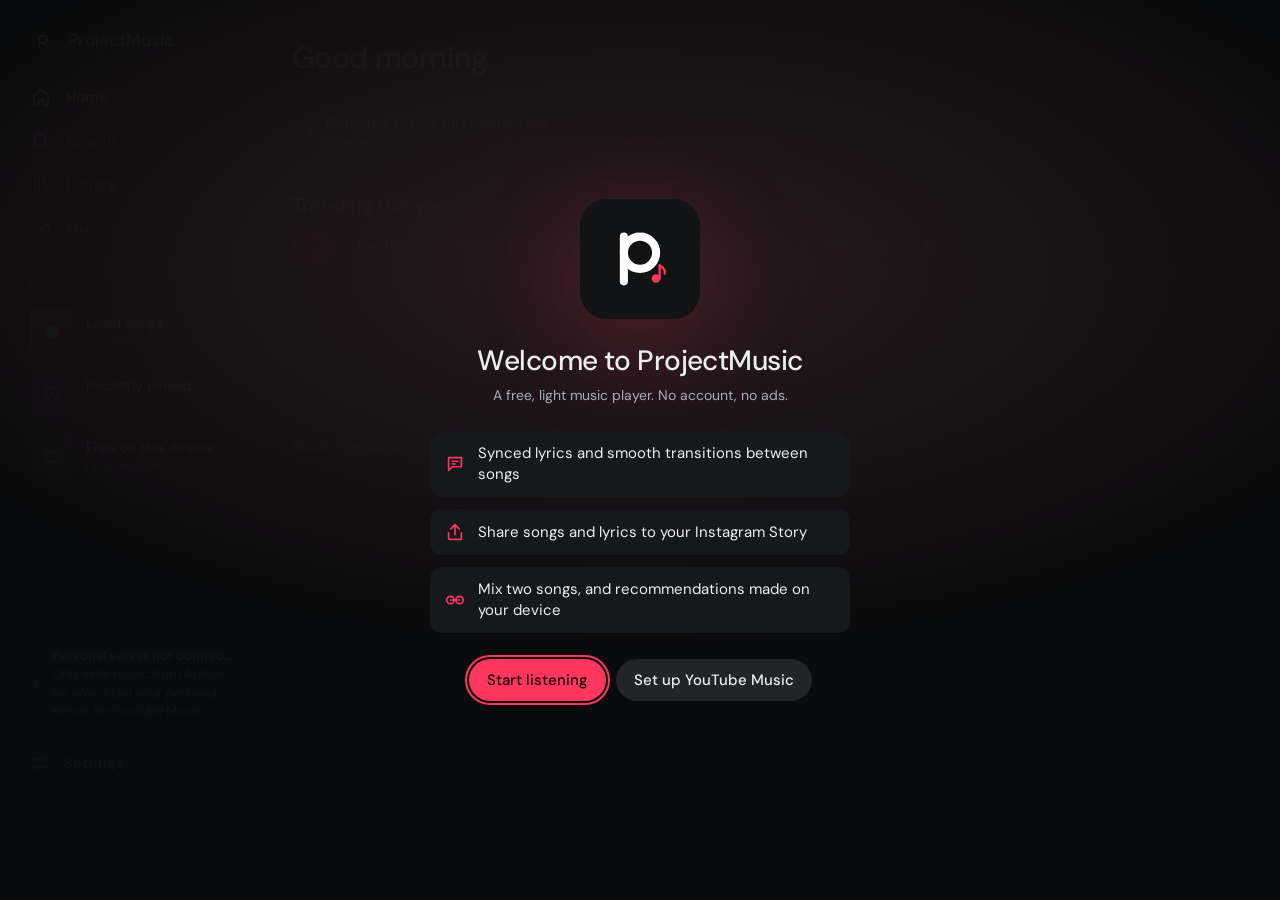
==== commit c1ad9992: "Show the new p. logo in browser tabs Browsers (Safari especially) kept the very first green-note fav" ====
--- a/public/index.html
+++ b/public/index.html
@@ -9,9 +9,10 @@
   <meta name="description" content="ProjectMusic — a free, lightweight, open-source music player for the web.">
   <title>ProjectMusic</title>
   <link rel="manifest" href="manifest.webmanifest">
-  <link rel="icon" href="icons/icon.svg" type="image/svg+xml">
-  <link rel="icon" href="icons/icon-192.png" type="image/png" sizes="192x192">
-  <link rel="apple-touch-icon" href="icons/apple-touch-icon.png">
+  <link rel="icon" href="favicon.ico" sizes="any">
+  <link rel="icon" href="icons/favicon.svg" type="image/svg+xml">
+  <link rel="icon" href="icons/favicon-32.png" type="image/png" sizes="32x32">
+  <link rel="apple-touch-icon" href="icons/touch-icon.png">
   <link rel="preload" href="fonts/DMSans-500.ttf" as="font" type="font/ttf" crossorigin>
   <link rel="stylesheet" href="css/style.css">
 </head>
--- a/public/css/style.css
+++ b/public/css/style.css
@@ -2,6 +2,9 @@
    Mobile first; desktop layout from 1024px. Glass only on floating layers. */
 @font-face { font-family: "DM Sans"; src: url(../fonts/DMSans-400.ttf) format("truetype"); font-weight: 400; font-display: swap; }
 @font-face { font-family: "DM Sans"; src: url(../fonts/DMSans-500.ttf) format("truetype"); font-weight: 500 700; font-display: swap; }
+/* Lyrics font: Plus Jakarta Sans (SIL OFL), loaded only when lyrics are shown. */
+@font-face { font-family: "Plus Jakarta Sans"; src: url(../fonts/PlusJakartaSans-500.woff2) format("woff2"); font-weight: 400 500; font-display: swap; }
+@font-face { font-family: "Plus Jakarta Sans"; src: url(../fonts/PlusJakartaSans-700.woff2) format("woff2"); font-weight: 600 800; font-display: swap; }
 
 :root {
   --deep: #0A0B0C;
@@ -157,6 +160,11 @@
 .lib-ic.round { border-radius: 50%; }
 .server-card, .notice { display: flex; align-items: center; gap: 12px; margin: 18px 0; padding: 14px; border-radius: 12px; background: var(--card); }
 .notice { margin: 4px 0 6px; }
+.notice.safari { align-items: flex-start; }
+.notice .row-text.wrap b, .notice .row-text.wrap small { white-space: normal; }
+.notice .row-text.wrap small { margin-top: 2px; }
+.notice-actions { display: flex; flex-wrap: wrap; gap: 8px; margin-top: 10px; }
+.dot.warn { background: #FF9F0A; margin-top: 6px; }
 .dot { width: 8px; height: 8px; border-radius: 50%; background: var(--ok); flex: none; }
 .dot.off { background: var(--ink3); }
 .status-line { display: flex; align-items: center; gap: 10px; }
@@ -264,12 +272,13 @@
 .np-queue { max-height: 46vh; overflow-y: auto; margin: 4px 0 18px; }
 
 /* lyrics lines */
+.lyrics-box, .lyrics-plain { font-family: "Plus Jakarta Sans", "DM Sans", system-ui, sans-serif; }
 .lyrics-box { display: flex; flex-direction: column; gap: 6px; padding: 28px 0 40vh; }
-.lyric { text-align: left; padding: 6px 0; font-weight: 700; font-size: 26px; line-height: 1.22; letter-spacing: -0.015em; color: rgba(255, 255, 255, .5); transition: color .3s, opacity .3s; }
+.lyric { text-align: left; padding: 6px 0; font-weight: 700; font-size: 26px; line-height: 1.22; letter-spacing: -0.005em; word-spacing: 0.04em; color: rgba(255, 255, 255, .5); transition: color .3s, opacity .3s; }
 .lyric.past { color: rgba(255, 255, 255, .32); }
 .lyric.now { color: #fff; }
 .lyric:hover { color: rgba(255, 255, 255, .8); }
-.lyrics-plain { white-space: pre-line; font-size: 17px; line-height: 1.6; }
+.lyrics-plain { white-space: pre-line; font-weight: 500; font-size: 17px; line-height: 1.6; }
 .lyrics-msg { color: rgba(237, 238, 240, .72); padding: 24px 0; }
 .lyrics-credit { margin-top: 18px; font-size: 12px; color: rgba(237, 238, 240, .6); }
 
@@ -446,6 +455,38 @@
   .grab { display: none; }
 }
 
+/* ---------------------------------------------------------------- welcome intro */
+.intro { position: fixed; inset: 0; z-index: 100; display: grid; place-items: center; padding: 20px;
+  background: radial-gradient(90% 60% at 50% 30%, #2a1a20, rgba(10, 11, 12, .97) 70%); animation: intro-in .4s ease-out; }
+.intro.out { opacity: 0; transition: opacity .35s; }
+.intro-card { width: min(420px, 100%); text-align: center; }
+.intro-logo { margin: 0 auto 22px; display: block; filter: drop-shadow(0 24px 50px rgba(255, 55, 95, .22)); }
+.intro-logo rect { animation: intro-bg .6s cubic-bezier(.22, 1, .36, 1) both; transform-origin: center; transform-box: fill-box; }
+.intro-logo path, .intro-logo circle[fill="none"] { stroke-dasharray: 1600; stroke-dashoffset: 1600; animation: intro-draw .9s .3s cubic-bezier(.65, 0, .35, 1) forwards; }
+.intro-logo circle[fill="none"] { animation-delay: .7s; animation-duration: 1s; }
+.intro-logo path:nth-of-type(2), .intro-logo path:nth-of-type(3) { stroke-dasharray: 300; stroke-dashoffset: 300; animation: intro-draw .35s 1.8s ease-out forwards; }
+.intro-logo path:nth-of-type(3) { animation-delay: 2s; }
+.intro-logo circle:not([fill="none"]) { transform-box: fill-box; transform-origin: center; transform: scale(0); animation: intro-pop .5s 1.55s cubic-bezier(.34, 1.56, .64, 1) forwards; }
+.intro h1 { font-weight: 500; font-size: 28px; letter-spacing: -0.02em; margin-bottom: 6px; animation: intro-rise .6s 1.5s both; }
+.intro .hint { animation: intro-rise .6s 1.65s both; }
+.intro ul { list-style: none; padding: 0; margin: 26px 0; display: grid; gap: 12px; text-align: left; }
+.intro li { display: flex; align-items: center; gap: 12px; padding: 12px 14px; border-radius: 12px; background: var(--card); animation: intro-rise .6s both; }
+.intro li .ic { color: var(--accent); }
+.intro-actions { display: flex; flex-wrap: wrap; gap: 10px; justify-content: center; animation: intro-rise .6s 2.9s both; }
+@keyframes intro-in { from { opacity: 0; } }
+@keyframes intro-bg { from { transform: scale(.85); opacity: 0; } }
+@keyframes intro-draw { to { stroke-dashoffset: 0; } }
+@keyframes intro-pop { to { transform: scale(1); } }
+@keyframes intro-rise { from { opacity: 0; transform: translateY(14px); } }
+
+/* "Reduce motion": no sliding, zooming or shimmer, but the welcome logo still draws
+   itself and things fade in, so the app doesn't feel broken. */
 @media (prefers-reduced-motion: reduce) {
-  *, *::before, *::after { animation: none !important; transition: none !important; }
-}
+  .np, .intro, .intro h1, .intro .hint, .intro li, .intro-actions, .intro-logo rect { animation-name: intro-in !important; }
+  .intro-logo circle:not([fill="none"]) { transform: none; animation: intro-in .5s 1.55s both !important; }
+  .skel { animation: none; }
+  .sheet { transition: opacity .2s; transform: none; }
+  .sheet-root.open .sheet { transform: none; }
+  @media (min-width: 1024px) { .sheet, .sheet-root.open .sheet { transform: translate(-50%, -50%); } }
+  .switch span { transition: none; }
+}
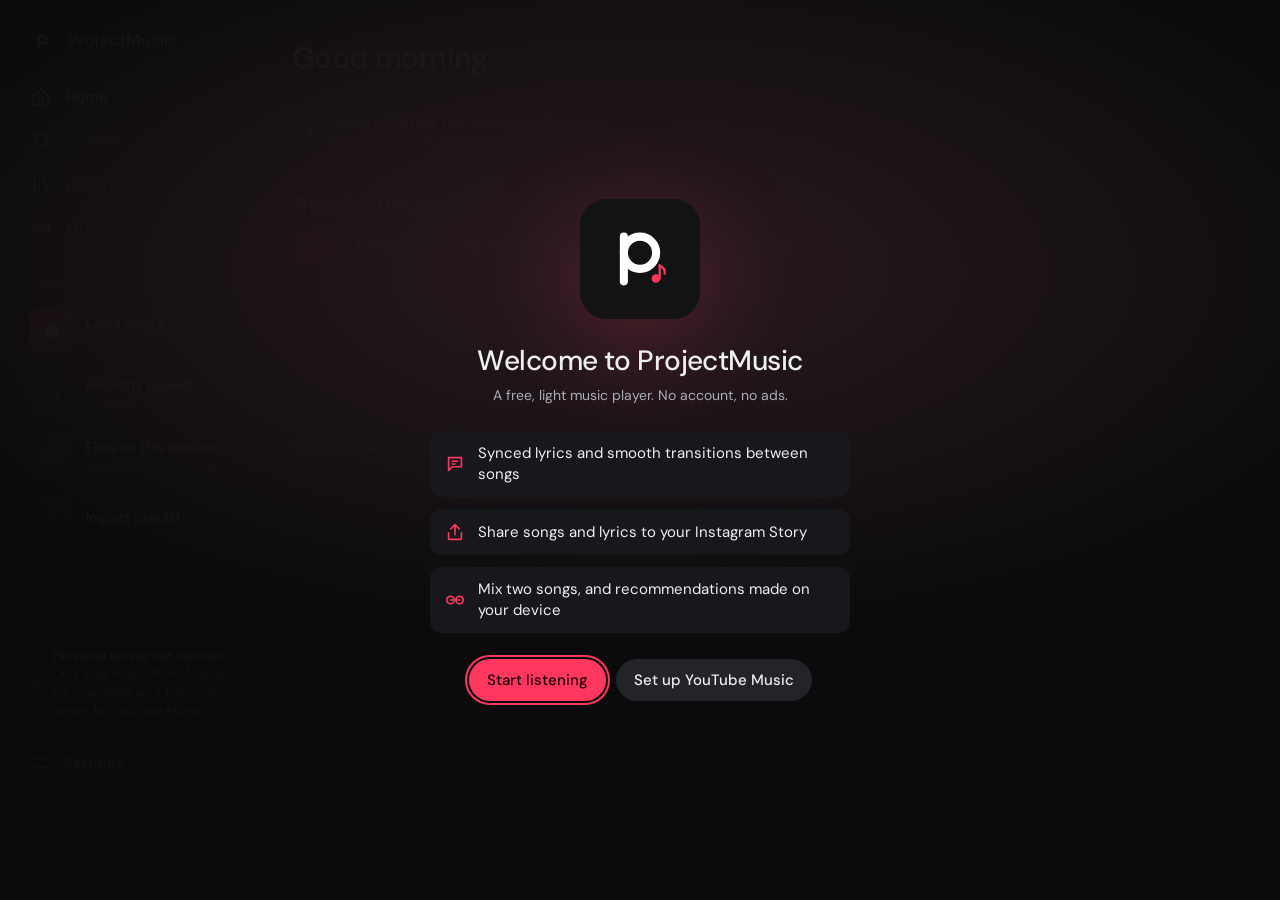
==== commit 256099cf: "Pixel cloud loading animation - Opening screen: a shimmering pixel cloud over the blurred app until " ====
--- a/public/index.html
+++ b/public/index.html
@@ -28,6 +28,8 @@
   <nav id="tabbar" class="tabbar" aria-label="Main"></nav>
 
   <section id="np" class="np" hidden aria-label="Now playing"></section>
+  <!-- Opening screen: shown until the first page is ready (removed by app.js) -->
+  <div id="boot" class="boot" role="status" aria-label="Loading ProjectMusic"><span class="pcloud-wrap boot-cloud"><svg class="pcloud" viewBox="0 0 12 10" aria-hidden="true"><g class="pc-body"><rect x="4.08" y="0.08" width=".84" height=".84" style="--i:4"/><rect x="5.08" y="0.08" width=".84" height=".84" style="--i:5"/><rect x="6.08" y="0.08" width=".84" height=".84" style="--i:6"/><rect x="3.08" y="1.08" width=".84" height=".84" style="--i:4"/><rect x="4.08" y="1.08" width=".84" height=".84" style="--i:5"/><rect x="5.08" y="1.08" width=".84" height=".84" style="--i:6"/><rect x="6.08" y="1.08" width=".84" height=".84" style="--i:7"/><rect x="7.08" y="1.08" width=".84" height=".84" style="--i:8"/><rect x="9.08" y="1.08" width=".84" height=".84" style="--i:10"/><rect x="10.08" y="1.08" width=".84" height=".84" style="--i:11"/><rect x="1.08" y="2.08" width=".84" height=".84" style="--i:3"/><rect x="2.08" y="2.08" width=".84" height=".84" style="--i:4"/><rect x="3.08" y="2.08" width=".84" height=".84" style="--i:5"/><rect x="4.08" y="2.08" width=".84" height=".84" style="--i:6"/><rect x="5.08" y="2.08" width=".84" height=".84" style="--i:7"/><rect x="6.08" y="2.08" width=".84" height=".84" style="--i:8"/><rect x="7.08" y="2.08" width=".84" height=".84" style="--i:9"/><rect x="8.08" y="2.08" width=".84" height=".84" style="--i:10"/><rect x="9.08" y="2.08" width=".84" height=".84" style="--i:11"/><rect x="10.08" y="2.08" width=".84" height=".84" style="--i:12"/><rect x="0.08" y="3.08" width=".84" height=".84" style="--i:3"/><rect x="1.08" y="3.08" width=".84" height=".84" style="--i:4"/><rect x="2.08" y="3.08" width=".84" height=".84" style="--i:5"/><rect x="3.08" y="3.08" width=".84" height=".84" style="--i:6"/><rect x="4.08" y="3.08" width=".84" height=".84" style="--i:7"/><rect x="5.08" y="3.08" width=".84" height=".84" style="--i:8"/><rect x="6.08" y="3.08" width=".84" height=".84" style="--i:9"/><rect x="7.08" y="3.08" width=".84" height=".84" style="--i:10"/><rect x="8.08" y="3.08" width=".84" height=".84" style="--i:11"/><rect x="9.08" y="3.08" width=".84" height=".84" style="--i:12"/><rect x="10.08" y="3.08" width=".84" height=".84" style="--i:13"/><rect x="11.08" y="3.08" width=".84" height=".84" style="--i:14"/><rect x="0.08" y="4.08" width=".84" height=".84" style="--i:4"/><rect x="1.08" y="4.08" width=".84" height=".84" style="--i:5"/><rect x="2.08" y="4.08" width=".84" height=".84" style="--i:6"/><rect x="3.08" y="4.08" width=".84" height=".84" style="--i:7"/><rect x="4.08" y="4.08" width=".84" height=".84" style="--i:8"/><rect x="5.08" y="4.08" width=".84" height=".84" style="--i:9"/><rect x="6.08" y="4.08" width=".84" height=".84" style="--i:10"/><rect x="7.08" y="4.08" width=".84" height=".84" style="--i:11"/><rect x="8.08" y="4.08" width=".84" height=".84" style="--i:12"/><rect x="9.08" y="4.08" width=".84" height=".84" style="--i:13"/><rect x="10.08" y="4.08" width=".84" height=".84" style="--i:14"/><rect x="11.08" y="4.08" width=".84" height=".84" style="--i:15"/><rect x="1.08" y="5.08" width=".84" height=".84" style="--i:6"/><rect x="2.08" y="5.08" width=".84" height=".84" style="--i:7"/><rect x="3.08" y="5.08" width=".84" height=".84" style="--i:8"/><rect x="4.08" y="5.08" width=".84" height=".84" style="--i:9"/><rect x="5.08" y="5.08" width=".84" height=".84" style="--i:10"/><rect x="6.08" y="5.08" width=".84" height=".84" style="--i:11"/><rect x="7.08" y="5.08" width=".84" height=".84" style="--i:12"/><rect x="8.08" y="5.08" width=".84" height=".84" style="--i:13"/><rect x="9.08" y="5.08" width=".84" height=".84" style="--i:14"/><rect x="10.08" y="5.08" width=".84" height=".84" style="--i:15"/></g><rect class="drop" x="3.15" y="6.6" width=".7" height=".7" style="--i:0"/><rect class="drop" x="6.15" y="6.6" width=".7" height=".7" style="--i:1"/><rect class="drop" x="9.15" y="6.6" width=".7" height=".7" style="--i:2"/></svg></span></div>
   <div id="sheet-root" class="sheet-root" hidden></div>
   <div id="toast" class="toast" role="status" aria-live="polite"></div>
   <div id="drop" class="drop" aria-hidden="true"></div>
--- a/public/css/style.css
+++ b/public/css/style.css
@@ -490,3 +490,93 @@
   @media (min-width: 1024px) { .sheet, .sheet-root.open .sheet { transform: translate(-50%, -50%); } }
   .switch span { transition: none; }
 }
+
+/* ---------- Import playlist & your playlists ---------- */
+.import-intro { margin: -4px 0 12px; }
+.import-platforms { display: flex; flex-wrap: wrap; gap: 8px; margin: 0 0 16px; }
+.platform { display: inline-flex; align-items: center; gap: 7px; height: 30px; padding: 0 12px; border-radius: 999px; background: var(--card); font-size: 13px; font-weight: 500; color: var(--ink2); }
+.platform-dot { width: 8px; height: 8px; border-radius: 50%; }
+.import-need { margin-bottom: 12px; }
+.import-need .hint { margin-bottom: 8px; }
+.import-card { margin-bottom: 12px; }
+.small-label.first { margin-top: 0; }
+.import-line { display: flex; gap: 8px; }
+.import-line .text-input { flex: 1; min-width: 0; }
+.import-line .btn { flex: none; height: 44px; }
+.btn[disabled] { opacity: .45; pointer-events: none; }
+.text-input.area { height: auto; min-height: 120px; padding: 10px 12px; resize: vertical; line-height: 1.45; font: inherit; font-size: 14px; }
+.import-text summary { cursor: pointer; font-weight: 500; list-style: none; display: flex; align-items: center; justify-content: space-between; min-height: 24px; }
+.import-text summary::-webkit-details-marker { display: none; }
+.import-text summary::after { content: ""; width: 8px; height: 8px; border-right: 1.8px solid var(--ink2); border-bottom: 1.8px solid var(--ink2); transform: rotate(45deg); margin: -4px 4px 0 0; transition: transform .2s; }
+.import-text[open] summary::after { transform: rotate(-135deg); margin-top: 4px; }
+.import-text[open] summary { margin-bottom: 10px; }
+.import-text .row-actions { margin-top: 12px; }
+.import-status { display: flex; align-items: center; gap: 10px; padding: 18px 2px; color: var(--ink2); }
+.spinner { width: 18px; height: 18px; border-radius: 50%; border: 2px solid var(--line2); border-top-color: var(--accent); animation: spin .8s linear infinite; flex: none; }
+@keyframes spin { to { transform: rotate(360deg); } }
+.import-error { padding: 14px; border-radius: 12px; background: rgba(255, 55, 95, .12); color: #ffb3c2; font-size: 14px; }
+.import-head { display: flex; align-items: center; gap: 14px; margin: 18px 0 14px; }
+.import-head .row-text b { font-size: 18px; white-space: normal; }
+.import-head .row-text small { color: var(--ink3); }
+.import-cover { width: 76px; height: 76px; border-radius: 10px; object-fit: cover; flex: none; background: var(--raised); }
+.import-bar { height: 4px; border-radius: 4px; background: var(--raised); overflow: hidden; }
+.import-bar-fill { display: block; height: 100%; width: 0; background: var(--accent); transition: width .3s; }
+.import-progress-text { margin: 8px 0 4px; font-size: 13px; color: var(--ink2); font-variant-numeric: tabular-nums; }
+.import-actions { margin: 6px 0 10px; }
+.import-actions .row-actions { margin-top: 12px; }
+.import-rows .row { min-height: 60px; }
+.import-row.wait { opacity: .45; }
+.import-row.miss, .import-row.skipped { opacity: .4; }
+.import-row.miss .row-text b { text-decoration: line-through; text-decoration-color: rgba(237, 238, 240, .4); }
+.import-ok { color: var(--accent); flex: none; padding: 0 6px; }
+.chips.wrap { flex-wrap: wrap; }
+.chips.wrap .chip { max-width: 100%; overflow: hidden; text-overflow: ellipsis; }
+.lib-ic.imp { background: linear-gradient(135deg, #2a2c31, #1d1e22); color: var(--accent); }
+.pl-hero { align-items: flex-end; }
+.pl-cover { width: 132px; height: 132px; border-radius: 10px; object-fit: cover; flex: none; background: var(--raised); box-shadow: 0 10px 30px rgba(0, 0, 0, .35); }
+.pl-cover.art-ph .ic { width: 44px; height: 44px; }
+.pl-hero h1 { font-size: 26px; line-height: 1.15; overflow-wrap: anywhere; }
+.caps-label { display: block; font-size: 11px; letter-spacing: .08em; text-transform: uppercase; color: var(--ink3); margin-bottom: 4px; }
+.sheet-art { width: 40px; height: 40px; border-radius: 6px; object-fit: cover; flex: none; }
+.sheet-act.danger, .sheet-act.danger .ic { color: #ff6b88; }
+.row-actions.end { justify-content: flex-end; margin-top: 16px; }
+.name-form .text-input { margin-bottom: 4px; }
+@media (min-width: 1024px) {
+  .pl-cover { width: 180px; height: 180px; }
+  .pl-hero h1 { font-size: 40px; }
+  .side-lists { display: grid; gap: 2px; }
+  .side-lib img.lib-ic { width: 44px; height: 44px; border-radius: 6px; object-fit: cover; }
+}
+@media (prefers-reduced-motion: reduce) { .spinner { animation-duration: 2s; } }
+
+/* ---------- Pixel cloud loading ---------- */
+.pcloud-wrap { display: inline-grid; place-items: center; pointer-events: none; }
+.pcloud { width: 100%; height: auto; overflow: visible; }
+.pcloud .pc-body { animation: pc-bob 2.4s ease-in-out infinite; }
+.pcloud .pc-body rect { fill: #fff; animation: pc-shimmer 1.4s ease-in-out infinite; animation-delay: calc(var(--i) * 70ms); }
+.pcloud .drop { fill: var(--accent); opacity: 0; animation: pc-drop 1.2s steps(4) infinite; animation-delay: calc(var(--i) * 400ms); }
+@keyframes pc-shimmer { 0%, 100% { opacity: 1; } 50% { opacity: .35; } }
+@keyframes pc-bob { 0%, 100% { transform: translateY(0); } 50% { transform: translateY(-.35px); } }
+@keyframes pc-drop { 0% { opacity: 0; transform: translateY(-1px); } 20% { opacity: 1; } 100% { opacity: 0; transform: translateY(3px); } }
+
+/* opening screen: cloud over the blurred app */
+.boot { position: fixed; inset: 0; z-index: 90; display: grid; place-items: center; background: rgba(13, 14, 16, .55); -webkit-backdrop-filter: blur(22px) saturate(1.2); backdrop-filter: blur(22px) saturate(1.2); transition: opacity .35s ease; }
+.boot.done { opacity: 0; pointer-events: none; }
+.boot-cloud { width: 96px; }
+
+/* song loading: artwork blurred with the cloud on top; the cloud replaces the play icon */
+.np-stage { position: relative; }
+.np-loading, .art-loading { position: absolute; inset: 0; display: grid; place-items: center; opacity: 0; transition: opacity .25s; pointer-events: none; }
+.np-loading .pcloud-wrap { width: 30%; max-width: 120px; }
+.np-art, .mini-art, .bar-art, .panel-art { transition: filter .3s ease; }
+body.song-loading .np-art, body.song-loading .mini-art, body.song-loading .bar-art, body.song-loading .panel-art { filter: blur(10px) brightness(.65); }
+body.song-loading .np-loading { opacity: 1; }
+.play-cloud { display: none; width: 58%; }
+.loading .play-cloud { display: inline-grid; }
+.loading > svg.ic { display: none; }
+.play-sm.loading .pcloud .pc-body rect, .play-lg.loading .pcloud .pc-body rect { fill: var(--bg); }
+@media (prefers-reduced-motion: reduce) {
+  .pcloud .pc-body { animation: none; }
+  .pcloud .pc-body rect { animation-duration: 2.8s; }
+  .pcloud .drop { animation-duration: 2.4s; }
+}
